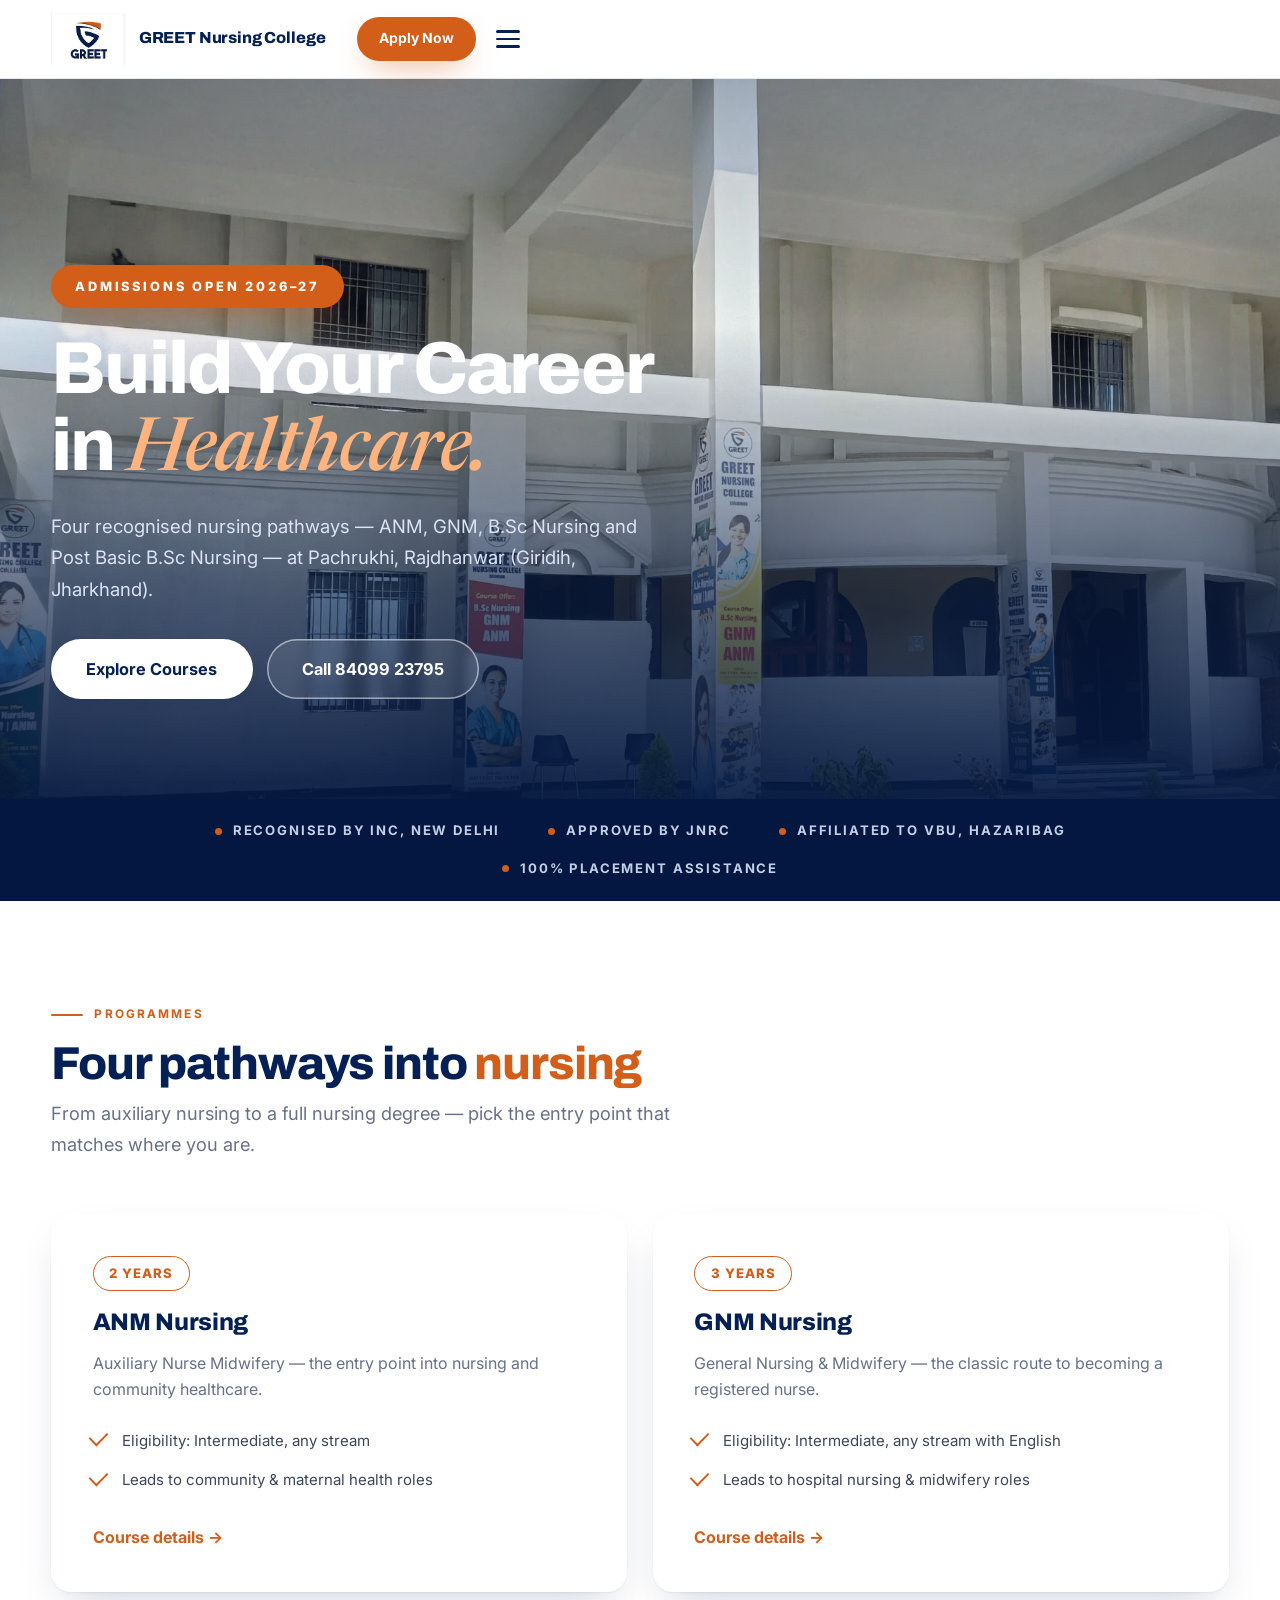
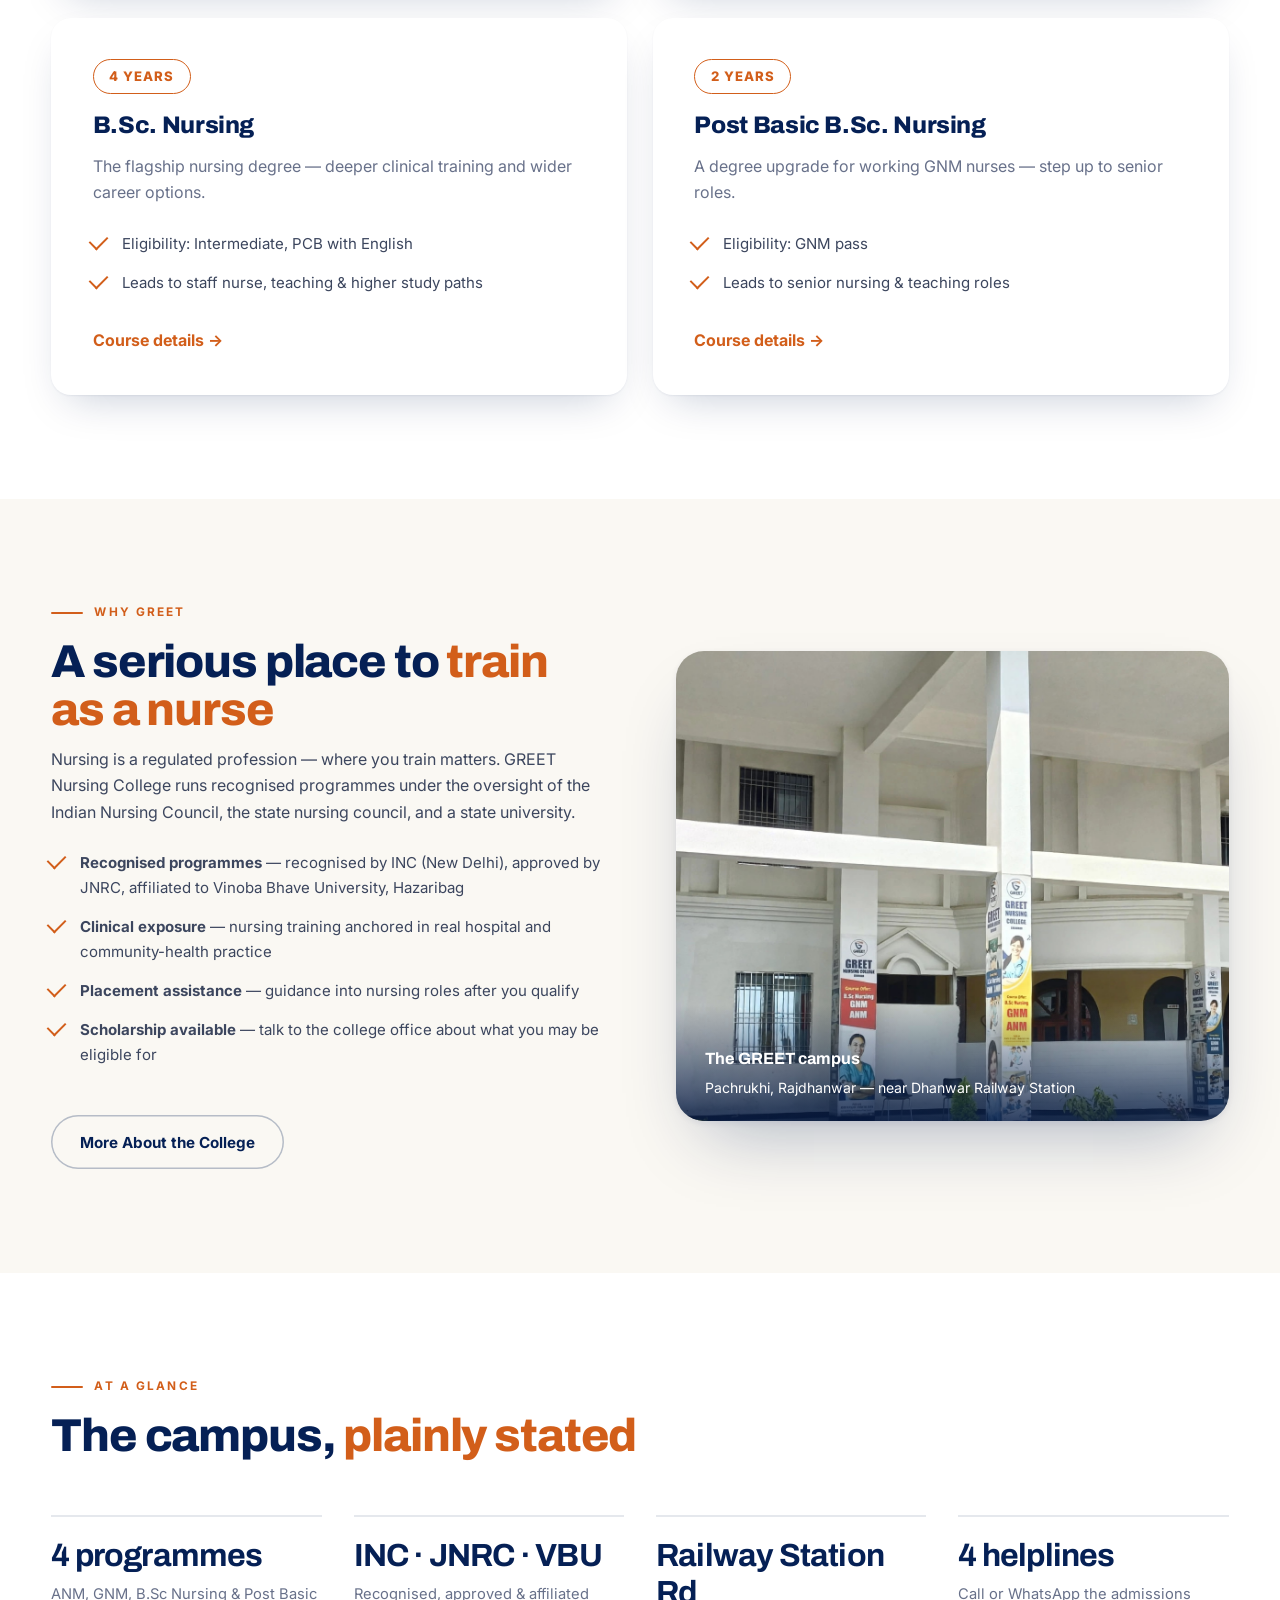
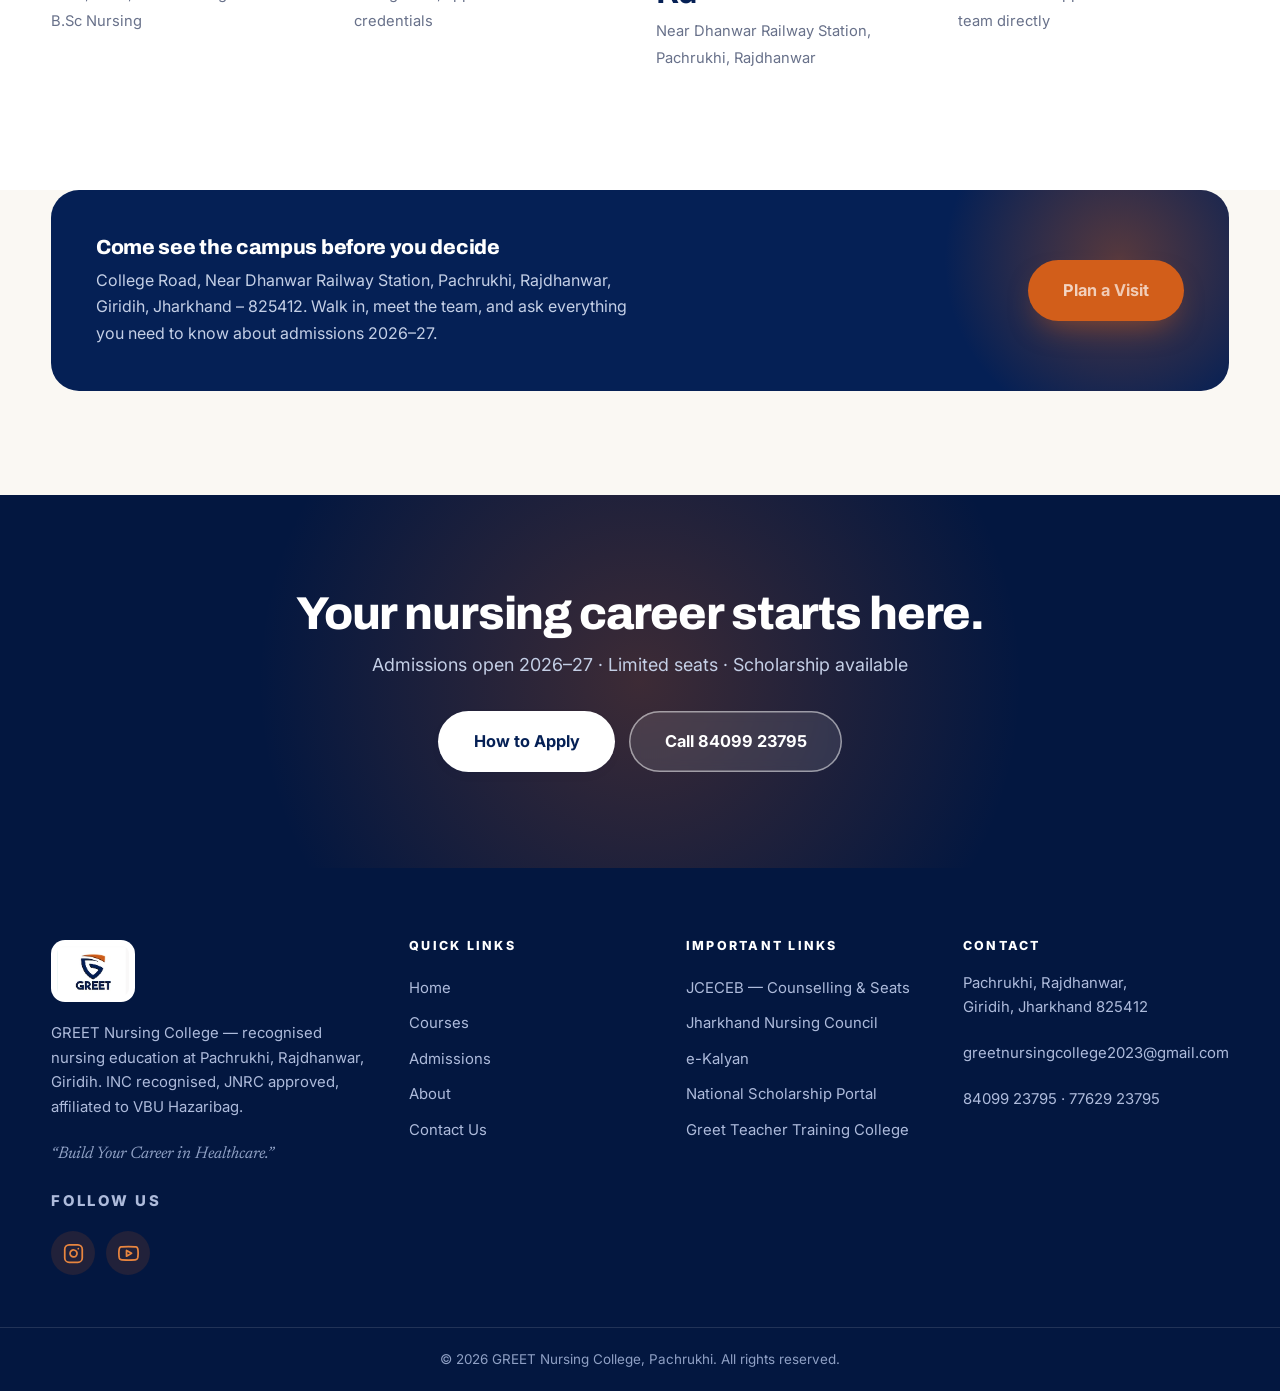
==== index.html @ 466d34c5 "Update index.html" ====
<!DOCTYPE html>
<!-- SITE_URL: https://faizan00parvez.github.io/greet-nursing-college/ -->
<!-- To switch to the custom domain later, replace the SITE_URL above (and in the other
     pages + js/app.js) with https://greetnursingcollege.in/ and update canonical/OG URLs. -->
<html lang="en">
<head>
<meta charset="UTF-8">
<meta name="viewport" content="width=device-width, initial-scale=1, viewport-fit=cover">
<meta name="theme-color" content="#ffffff">
<title>GREET Nursing College | ANM, GNM &amp; B.Sc Nursing in Giridih, Jharkhand</title>
<meta name="description" content="GREET Nursing College, Pachrukhi (Rajdhanwar, Giridih) — ANM, GNM, B.Sc Nursing and Post Basic B.Sc Nursing. Recognised by INC New Delhi, approved by JNRC, affiliated to VBU Hazaribag. Admissions open 2026–27.">
<link rel="canonical" href="https://faizan00parvez.github.io/greet-nursing-college/">
<meta name="robots" content="index, follow, max-image-preview:large">
<meta name="geo.region" content="IN-JH">
<meta name="geo.placename" content="Rajdhanwar, Giridih, Jharkhand">
<meta name="ICBM" content="24.419503, 85.964501">
<meta property="og:type" content="website">
<meta property="og:site_name" content="GREET Nursing College">
<meta property="og:title" content="GREET Nursing College | ANM, GNM &amp; B.Sc Nursing in Giridih, Jharkhand">
<meta property="og:description" content="Recognised by INC New Delhi, approved by JNRC, affiliated to VBU Hazaribag. Four nursing pathways at Pachrukhi, Rajdhanwar (Giridih, Jharkhand). Admissions open 2026–27.">
<meta property="og:url" content="https://faizan00parvez.github.io/greet-nursing-college/">
<meta property="og:image" content="https://faizan00parvez.github.io/greet-nursing-college/images/campus.jpg">
<meta property="og:locale" content="en_IN">
<meta name="twitter:card" content="summary_large_image">
<meta name="twitter:title" content="GREET Nursing College | ANM, GNM &amp; B.Sc Nursing in Giridih, Jharkhand">
<meta name="twitter:description" content="INC-recognised nursing college at Pachrukhi, Rajdhanwar (Giridih, Jharkhand) — ANM, GNM, B.Sc Nursing and Post Basic B.Sc Nursing.">
<meta name="twitter:image" content="https://faizan00parvez.github.io/greet-nursing-college/images/campus.jpg">
<script type="application/ld+json">
{
  "@context": "https://schema.org",
  "@type": "CollegeOrUniversity",
  "name": "GREET Nursing College",
  "alternateName": ["GREET Nursing College, Rajdhanwar", "GREET Group of Institutions — Nursing"],
  "url": "https://faizan00parvez.github.io/greet-nursing-college/",
  "sameAs": [
    "https://www.instagram.com/greet.0fficial",
    "https://www.youtube.com/@greetteachertrainingcolleg1295"
  ],
  "logo": "https://faizan00parvez.github.io/greet-nursing-college/images/logo.png",
  "image": "https://faizan00parvez.github.io/greet-nursing-college/images/campus.jpg",
  "description": "GREET Nursing College at Pachrukhi, Rajdhanwar (Giridih, Jharkhand) offering ANM, GNM, B.Sc Nursing and Post Basic B.Sc Nursing — recognised by the Indian Nursing Council (New Delhi), approved by JNRC, and affiliated to Vinoba Bhave University, Hazaribag.",
  "address": {
    "@type": "PostalAddress",
    "streetAddress": "College Road, Near Dhanwar Railway Station, Pachrukhi, Rajdhanwar",
    "addressLocality": "Rajdhanwar",
    "addressRegion": "Jharkhand",
    "postalCode": "825412",
    "addressCountry": "IN"
  },
  "geo": { "@type": "GeoCoordinates", "latitude": 24.419503, "longitude": 85.964501 },
  "telephone": "+91-8409923795",
  "email": "greetnursingcollege2023@gmail.com",
  "areaServed": [
    { "@type": "City", "name": "Rajdhanwar" },
    { "@type": "City", "name": "Giridih" },
    { "@type": "AdministrativeArea", "name": "Jharkhand" }
  ]
}
</script>
<link rel="preconnect" href="https://fonts.googleapis.com">
<link rel="preconnect" href="https://fonts.gstatic.com" crossorigin>
<link href="https://fonts.googleapis.com/css2?family=Archivo:wght@500;600;700;800&family=Inter:wght@400;500;600;700&family=Newsreader:ital,opsz,wght@1,6..72,500;1,6..72,600&display=swap" rel="stylesheet">
<link rel="stylesheet" href="css/styles.css?v=1">
<link rel="icon" type="image/png" href="images/logo.png">
</head>
<body>

<header class="site-header" id="siteHeader">
  <div class="wrap header-inner">
    <a href="index.html" class="brand" aria-label="GREET Nursing College — home">
      <img src="images/logo.png" alt="GREET logo" class="brand-logo">
      <span class="brand-text">
        <strong>GREET Nursing College</strong>
        <small>GREET Group of Institutions · Pachrukhi, Giridih</small>
      </span>
    </a>
    <nav class="navbar" id="mainNav" aria-label="Primary">
      <div class="navbar-inner">
        <a href="index.html" class="active">Home</a>
        <a href="courses.html">Courses</a>
        <a href="admissions.html">Admissions</a>
        <a href="about.html">About</a>
        <a href="contact.html">Contact Us</a>
        <div class="nav-drop">
          <button class="nav-drop-btn" aria-expanded="false" aria-haspopup="true">Our Institutions
            <svg viewBox="0 0 24 24" width="12" height="12" fill="none" stroke="currentColor" stroke-width="2.4"><path d="m6 9 6 6 6-6"/></svg></button>
          <div class="nav-drop-menu">
            <a href="https://greetteachertrainingcollege.in/" target="_blank" rel="noopener">Greet Teacher Training College
              <svg viewBox="0 0 24 24" width="11" height="11" fill="none" stroke="currentColor" stroke-width="2.4"><path d="M7 17 17 7M7 7h10v10"/></svg></a>
          </div>
        </div>
        <div class="nav-portals">
          <p>Counselling Portals</p>
          <a href="https://jceceb.jharkhand.gov.in/Default.aspx" target="_blank" rel="noopener"><span>JCECEB — Counselling &amp; Seats</span><svg viewBox="0 0 24 24" width="13" height="13" fill="none" stroke="currentColor" stroke-width="2.4" aria-hidden="true"><path d="M7 17 17 7M7 7h10v10"/></svg></a>
          <a href="https://jnrcranchi.com/institution" target="_blank" rel="noopener"><span>Jharkhand Nursing Council</span><svg viewBox="0 0 24 24" width="13" height="13" fill="none" stroke="currentColor" stroke-width="2.4" aria-hidden="true"><path d="M7 17 17 7M7 7h10v10"/></svg></a>
        </div>
      </div>
    </nav>
    <div class="header-actions">
      <a href="admissions.html" class="btn btn-primary btn-sm">Apply Now</a>
      <button class="menu-toggle" id="menuToggle" aria-label="Open menu" aria-expanded="false">
        <span></span><span></span><span></span>
      </button>
    </div>
  </div>
</header>

<main>
  <!-- ============ HERO ============ -->
  <section class="hero-photo" aria-label="Admissions open">
    <div class="hero-photo-bg">
      <img src="images/campus.jpg" alt="The GREET campus building at Pachrukhi, Rajdhanwar">
    </div>
    <div class="wrap hero-photo-inner">
      <span class="pill">Admissions Open 2026–27</span>
      <h1>Build Your Career in <span class="accent-serif">Healthcare.</span></h1>
      <p class="hero-sub">Four recognised nursing pathways — ANM, GNM, B.Sc Nursing and Post Basic B.Sc Nursing — at Pachrukhi, Rajdhanwar (Giridih, Jharkhand).</p>
      <div class="hero-ctas">
        <a href="courses.html" class="btn btn-white btn-lg">Explore Courses</a>
        <a href="tel:+918409923795" class="btn btn-ghost btn-lg">Call 84099 23795</a>
      </div>
    </div>
  </section>

  <div class="cred-band" aria-label="Recognition and affiliation">
    <div class="wrap">
      <span>Recognised by INC, New Delhi</span>
      <span>Approved by JNRC</span>
      <span>Affiliated to VBU, Hazaribag</span>
      <span>100% Placement Assistance</span>
    </div>
  </div>

  <!-- ============ PROGRAMMES ============ -->
  <section class="section">
    <div class="wrap">
      <div class="section-head reveal">
        <p class="eyebrow">Programmes</p>
        <h2>Four pathways into <span class="accent-text">nursing</span></h2>
        <p class="lead">From auxiliary nursing to a full nursing degree — pick the entry point that matches where you are.</p>
      </div>
      <div class="course-cards">
        <article class="course-card prog-card reveal">
          <span class="dur">2 Years</span>
          <h3>ANM Nursing</h3>
          <p>Auxiliary Nurse Midwifery — the entry point into nursing and community healthcare.</p>
          <ul class="tick-list">
            <li>Eligibility: Intermediate, any stream</li>
            <li>Leads to community &amp; maternal health roles</li>
          </ul>
          <a href="courses.html#anm" class="text-link">Course details →</a>
        </article>
        <article class="course-card prog-card reveal">
          <span class="dur">3 Years</span>
          <h3>GNM Nursing</h3>
          <p>General Nursing &amp; Midwifery — the classic route to becoming a registered nurse.</p>
          <ul class="tick-list">
            <li>Eligibility: Intermediate, any stream with English</li>
            <li>Leads to hospital nursing &amp; midwifery roles</li>
          </ul>
          <a href="courses.html#gnm" class="text-link">Course details →</a>
        </article>
        <article class="course-card prog-card reveal">
          <span class="dur">4 Years</span>
          <h3>B.Sc. Nursing</h3>
          <p>The flagship nursing degree — deeper clinical training and wider career options.</p>
          <ul class="tick-list">
            <li>Eligibility: Intermediate, PCB with English</li>
            <li>Leads to staff nurse, teaching &amp; higher study paths</li>
          </ul>
          <a href="courses.html#bsc" class="text-link">Course details →</a>
        </article>
        <article class="course-card prog-card reveal">
          <span class="dur">2 Years</span>
          <h3>Post Basic B.Sc. Nursing</h3>
          <p>A degree upgrade for working GNM nurses — step up to senior roles.</p>
          <ul class="tick-list">
            <li>Eligibility: GNM pass</li>
            <li>Leads to senior nursing &amp; teaching roles</li>
          </ul>
          <a href="courses.html#pbbsc" class="text-link">Course details →</a>
        </article>
      </div>
    </div>
  </section>

  <!-- ============ WHY GREET ============ -->
  <section class="section section-soft">
    <div class="wrap split">
      <div class="reveal">
        <p class="eyebrow">Why GREET</p>
        <h2>A serious place to <span class="accent-text">train as a nurse</span></h2>
        <p>Nursing is a regulated profession — where you train matters. GREET Nursing College runs recognised programmes under the oversight of the Indian Nursing Council, the state nursing council, and a state university.</p>
        <ul class="tick-list">
          <li><strong>Recognised programmes</strong> — recognised by INC (New Delhi), approved by JNRC, affiliated to Vinoba Bhave University, Hazaribag</li>
          <li><strong>Clinical exposure</strong> — nursing training anchored in real hospital and community-health practice</li>
          <li><strong>Placement assistance</strong> — guidance into nursing roles after you qualify</li>
          <li><strong>Scholarship available</strong> — talk to the college office about what you may be eligible for</li>
        </ul>
        <a href="about.html" class="btn btn-outline" style="margin-top:1rem">More About the College</a>
      </div>
      <div class="split-media reveal">
        <figure class="photo-card">
          <img src="images/campus.jpg" alt="GREET Nursing College campus at Pachrukhi, Rajdhanwar" loading="lazy">
          <figcaption><strong>The GREET campus</strong>Pachrukhi, Rajdhanwar — near Dhanwar Railway Station</figcaption>
        </figure>
      </div>
    </div>
  </section>

  <!-- ============ CAMPUS FACTS ============ -->
  <section class="section">
    <div class="wrap">
      <div class="section-head reveal">
        <p class="eyebrow">At a Glance</p>
        <h2>The campus, <span class="accent-text">plainly stated</span></h2>
      </div>
      <div class="facts-grid">
        <div class="fact reveal"><strong>4 programmes</strong><span>ANM, GNM, B.Sc Nursing &amp; Post Basic B.Sc Nursing</span></div>
        <div class="fact reveal"><strong>INC · JNRC · VBU</strong><span>Recognised, approved &amp; affiliated credentials</span></div>
        <div class="fact reveal"><strong>Railway Station Rd</strong><span>Near Dhanwar Railway Station, Pachrukhi, Rajdhanwar</span></div>
        <div class="fact reveal"><strong>4 helplines</strong><span>Call or WhatsApp the admissions team directly</span></div>
      </div>
    </div>
  </section>

  <!-- ============ VISIT STRIP ============ -->
  <section class="section section-soft" style="padding-top:0">
    <div class="wrap">
      <div class="apply-strip reveal">
        <div>
          <h3>Come see the campus before you decide</h3>
          <p>College Road, Near Dhanwar Railway Station, Pachrukhi, Rajdhanwar, Giridih, Jharkhand – 825412. Walk in, meet the team, and ask everything you need to know about admissions 2026–27.</p>
        </div>
        <a href="contact.html" class="btn btn-primary btn-lg">Plan a Visit</a>
      </div>
    </div>
  </section>

  <!-- ============ CTA ============ -->
  <section class="cta-band">
    <div class="wrap reveal">
      <h2>Your nursing career starts here.</h2>
      <p>Admissions open 2026–27 · Limited seats · Scholarship available</p>
      <div class="hero-ctas">
        <a href="admissions.html" class="btn btn-white btn-lg">How to Apply</a>
        <a href="tel:+918409923795" class="btn btn-ghost btn-lg">Call 84099 23795</a>
      </div>
    </div>
  </section>
</main>

<footer class="site-footer">
  <div class="wrap footer-grid">
    <div class="footer-col">
      <img src="images/logo.png" alt="GREET logo" class="footer-logo">
      <p>GREET Nursing College — recognised nursing education at Pachrukhi, Rajdhanwar, Giridih. INC recognised, JNRC approved, affiliated to VBU Hazaribag.</p>
      <p class="tagline">“Build Your Career in Healthcare.”</p>
      <p class="footer-follow">Follow Us</p>
      <div class="social-row">
        <a href="https://www.instagram.com/greet.0fficial" target="_blank" rel="noopener" aria-label="GREET on Instagram"><svg viewBox="0 0 24 24" fill="none" stroke="currentColor" stroke-width="2" stroke-linecap="round" stroke-linejoin="round"><rect x="2" y="2" width="20" height="20" rx="5" ry="5"/><path d="M16 11.37A4 4 0 1 1 12.63 8 4 4 0 0 1 16 11.37z"/><line x1="17.5" y1="6.5" x2="17.51" y2="6.5"/></svg></a>
        <a href="https://www.youtube.com/@greetteachertrainingcolleg1295" target="_blank" rel="noopener" aria-label="GREET on YouTube"><svg viewBox="0 0 24 24" fill="none" stroke="currentColor" stroke-width="2" stroke-linecap="round" stroke-linejoin="round"><path d="M22.54 6.42a2.78 2.78 0 0 0-1.94-2C18.88 4 12 4 12 4s-6.88 0-8.6.46a2.78 2.78 0 0 0-1.94 2A29 29 0 0 0 1 11.75a29 29 0 0 0 .46 5.33A2.78 2.78 0 0 0 3.4 19c1.72.46 8.6.46 8.6.46s6.88 0 8.6-.46a2.78 2.78 0 0 0 1.94-2 29 29 0 0 0 .46-5.25 29 29 0 0 0-.46-5.33z"/><polygon points="9.75 15.02 15.5 11.75 9.75 8.48 9.75 15.02"/></svg></a>
      </div>
    </div>
    <div class="footer-col">
      <h4>Quick Links</h4>
      <a href="index.html">Home</a>
      <a href="courses.html">Courses</a>
      <a href="admissions.html">Admissions</a>
      <a href="about.html">About</a>
      <a href="contact.html">Contact Us</a>
    </div>
    <div class="footer-col">
      <h4>Important Links</h4>
      <a href="https://jceceb.jharkhand.gov.in/Default.aspx" target="_blank" rel="noopener">JCECEB — Counselling &amp; Seats</a>
      <a href="https://jnrcranchi.com/institution" target="_blank" rel="noopener">Jharkhand Nursing Council</a>
      <a href="https://ekalyan.cgg.gov.in/" target="_blank" rel="noopener">e-Kalyan</a>
      <a href="https://scholarships.gov.in" target="_blank" rel="noopener">National Scholarship Portal</a>
      <a href="https://greetteachertrainingcollege.in/" target="_blank" rel="noopener">Greet Teacher Training College</a>
    </div>
    <div class="footer-col">
      <h4>Contact</h4>
      <p>Pachrukhi, Rajdhanwar,<br>Giridih, Jharkhand 825412</p>
      <p><a href="mailto:greetnursingcollege2023@gmail.com">greetnursingcollege2023@gmail.com</a></p>
      <p>84099 23795 · 77629 23795</p>
    </div>
  </div>
  <div class="footer-bottom">
    <div class="wrap">© <span id="year">2026</span> GREET Nursing College, Pachrukhi. All rights reserved.</div>
  </div>
</footer>

<script src="js/app.js"></script>
</body>
</html>
---- css/styles.css ----
/* GREET Teacher Training College — design system v2
   "Editorial Modern" · Navy #052055 · Orange #D25E1A
   Craft: Emil Kowalski design-engineering + Apple fluid-interface principles */

:root{
  --navy:#052055;
  --navy-deep:#031740;
  --navy-ink:#0a1c44;
  --orange:#D25E1A;
  --orange-dark:#a84a12;
  --orange-soft:#fdf0e4;
  --peach:#ffb37e;
  --ink:#151c30;
  --body:#3c465e;
  --muted:#68718a;
  --bg:#ffffff;
  --paper:#faf8f3;
  --paper-deep:#f3efe4;
  --hairline:rgba(5,32,85,.1);

  --font-display:"Archivo",system-ui,-apple-system,"Segoe UI",sans-serif;
  --font-body:"Inter",system-ui,-apple-system,"Segoe UI",sans-serif;
  --font-accent:"Newsreader",Georgia,serif;

  --ease-out:cubic-bezier(0.23,1,0.32,1);
  --ease-io:cubic-bezier(0.77,0,0.175,1);
  --ease-drawer:cubic-bezier(0.32,0.72,0,1);

  --radius:20px;
  --radius-lg:28px;
  --shadow-sm:0 1px 2px rgba(5,32,85,.05),0 4px 14px -6px rgba(5,32,85,.12);
  --shadow-md:0 1px 2px rgba(5,32,85,.06),0 18px 44px -18px rgba(5,32,85,.25);
  --shadow-lg:0 2px 6px rgba(5,32,85,.07),0 36px 72px -28px rgba(5,32,85,.32);
  --shadow-orange:0 14px 30px -12px rgba(210,94,26,.55);
}

*{margin:0;padding:0;box-sizing:border-box}
html{
  scroll-behavior:smooth;
  -webkit-tap-highlight-color:transparent;
  -webkit-text-size-adjust:100%;
  overscroll-behavior:none;
}
body{
  font-family:var(--font-body);
  color:var(--body);
  background:var(--bg);
  line-height:1.65;
  -webkit-font-smoothing:antialiased;
  text-rendering:optimizeLegibility;
  overflow-x:hidden;
}
img{max-width:100%;display:block}
a{color:inherit}
::selection{background:var(--orange);color:#fff}
:focus-visible{outline:2px solid var(--orange);outline-offset:3px;border-radius:4px}

.wrap{width:min(1200px,92%);margin:0 auto}
.narrow{max-width:800px}

/* ---------- type ---------- */
h1,h2,h3,h4{font-family:var(--font-display);color:var(--navy);line-height:1.04;letter-spacing:-.025em;font-weight:800}
h1{font-size:clamp(2.6rem,6vw,4.6rem);font-weight:800}
h2{font-size:clamp(1.9rem,3.6vw,2.9rem);margin-bottom:.7rem}
h3{font-size:1.28rem;letter-spacing:-.015em;margin-bottom:.55rem;line-height:1.25}
p{margin-bottom:1rem;color:var(--body)}
.lead{font-size:1.14rem;color:var(--muted);max-width:640px;line-height:1.7}
.eyebrow{
  font-family:var(--font-body);
  font-size:.74rem;font-weight:700;letter-spacing:.18em;text-transform:uppercase;
  color:var(--orange);margin-bottom:1rem;display:flex;align-items:center;gap:.7rem;
}
.eyebrow::before{content:"";width:2rem;height:2px;background:var(--orange);border-radius:2px;flex-shrink:0}
.accent-text{color:var(--orange)}
.accent-serif{font-family:var(--font-accent);font-style:italic;font-weight:500;letter-spacing:-.01em;color:var(--orange)}
.tagline{font-family:var(--font-accent);font-style:italic;font-size:1.35rem;color:var(--navy);margin:1.4rem 0;line-height:1.5}

/* ---------- buttons / links ---------- */
.btn{
  display:inline-flex;align-items:center;justify-content:center;gap:.55rem;
  font-family:var(--font-body);font-weight:700;font-size:.95rem;text-decoration:none;cursor:pointer;border:0;
  padding:.9rem 1.8rem;border-radius:999px;
  transition:transform 160ms var(--ease-out),background 160ms ease,box-shadow 220ms var(--ease-out),color 160ms ease;
  touch-action:manipulation;user-select:none;-webkit-user-select:none;white-space:nowrap;
}
.btn:active{transform:scale(.97)}
.btn-primary{background:var(--orange);color:#fff;box-shadow:var(--shadow-orange)}
.btn-outline{background:transparent;color:var(--navy);box-shadow:inset 0 0 0 1.5px rgba(5,32,85,.28)}
.btn-white{background:#fff;color:var(--navy);box-shadow:var(--shadow-sm)}
.btn-ghost{background:rgba(255,255,255,.1);color:#fff;box-shadow:inset 0 0 0 1.5px rgba(255,255,255,.5);backdrop-filter:blur(6px)}
.btn-lg{padding:1.05rem 2.2rem;font-size:1.02rem}
.btn-sm{padding:.65rem 1.35rem;font-size:.87rem}
.text-link{color:var(--orange);font-weight:700;text-decoration:none;position:relative}
.text-link::after{content:"";position:absolute;left:0;bottom:-2px;height:2px;width:100%;background:var(--orange);transform:scaleX(0);transform-origin:left;transition:transform 220ms var(--ease-out)}
@media (hover:hover) and (pointer:fine){
  .btn-primary:hover{background:var(--orange-dark);transform:translateY(-2px)}
  .btn-outline:hover{box-shadow:inset 0 0 0 1.5px var(--navy);background:var(--navy);color:#fff;transform:translateY(-2px)}
  .btn-white:hover{transform:translateY(-2px);box-shadow:var(--shadow-md)}
  .btn-ghost:hover{background:rgba(255,255,255,.2);transform:translateY(-2px)}
  .text-link:hover::after{transform:scaleX(1)}
}

/* ---------- header: one translucent bar ---------- */
.site-header{
  position:sticky;top:0;z-index:60;
  background:rgba(255,255,255,.72);
  -webkit-backdrop-filter:blur(20px) saturate(180%);
  backdrop-filter:blur(20px) saturate(180%);
  border-bottom:1px solid var(--hairline);
  padding-top:env(safe-area-inset-top);
}
.header-inner{display:flex;align-items:center;gap:2rem;padding:.8rem 0}
.brand{display:flex;align-items:center;gap:.8rem;text-decoration:none;flex-shrink:0}
.brand-logo{height:52px;width:auto}
.brand-text{display:flex;flex-direction:column;line-height:1.3}
.brand-text strong{font-family:var(--font-display);font-size:1rem;color:var(--navy);font-weight:800;letter-spacing:-.01em}
.brand-text small{font-size:.68rem;color:var(--muted);letter-spacing:.05em;text-transform:uppercase;font-weight:600}

/* ---------- nav (desktop: inline in header) ---------- */
.navbar{margin-left:auto}
.navbar-inner{display:flex;align-items:center;gap:1.55rem}
.navbar a{
  text-decoration:none;font-size:.9rem;font-weight:600;color:var(--navy);
  padding:.4rem 0;position:relative;white-space:nowrap;display:inline-flex;align-items:center;gap:.3rem;
  transition:color 160ms ease;touch-action:manipulation;
}
.navbar a::after{
  content:"";position:absolute;left:0;right:0;bottom:-2px;height:2.5px;border-radius:3px;
  background:var(--orange);transform:scaleX(0);transform-origin:left;
  transition:transform 220ms var(--ease-out);
}
.navbar a.active{color:var(--orange)}
.navbar a.active::after{transform:scaleX(1)}
.nav-drop{position:relative}
.nav-drop-btn{
  background:none;border:0;cursor:pointer;font-family:inherit;font-size:.9rem;font-weight:600;color:var(--navy);
  display:inline-flex;align-items:center;gap:.35rem;padding:.4rem 0;touch-action:manipulation;white-space:nowrap;
  transition:color 160ms ease;user-select:none;-webkit-user-select:none;
}
.nav-drop-btn svg{transition:transform 200ms var(--ease-out)}
.nav-drop.open .nav-drop-btn svg{transform:rotate(180deg)}
.nav-drop-btn.active{color:var(--orange)}
.nav-drop-menu{
  position:absolute;top:calc(100% + .7rem);left:50%;
  min-width:250px;background:#fff;border-radius:16px;box-shadow:var(--shadow-lg);
  padding:.55rem;z-index:70;
  opacity:0;transform:translateX(-50%) translateY(-6px) scale(.96);transform-origin:top center;
  pointer-events:none;
  transition:opacity 200ms var(--ease-out),transform 200ms var(--ease-out);
}
.nav-drop--inline .nav-drop-menu{left:0;transform:translateY(-6px) scale(.96)}
.navbar .nav-drop-menu a{
  display:flex;align-items:center;gap:.5rem;color:var(--ink);font-size:.89rem;font-weight:600;
  padding:.72rem .95rem;border-radius:10px;white-space:nowrap;
}
.navbar .nav-drop-menu a::after{display:none}
.navbar .nav-drop-menu a.active{background:var(--orange-soft);color:var(--orange)}
@media(min-width:1281px){
  .nav-drop:hover .nav-drop-menu,.nav-drop:focus-within .nav-drop-menu,.nav-drop.open .nav-drop-menu{
    opacity:1;transform:translateX(-50%) translateY(0) scale(1);pointer-events:auto;
  }
  /* deactivated (after scroll or veering off the safe triangle): stays shut until the mouse leaves */
  .nav-drop.hover-lock:hover .nav-drop-menu{opacity:0;pointer-events:none}
  /* safe-triangle grace: menu stays open while the cursor travels toward it */
  .nav-drop.grace .nav-drop-menu{opacity:1;transform:translateX(-50%) translateY(0) scale(1);pointer-events:auto}
  .nav-drop--inline.grace .nav-drop-menu{transform:translateY(0) scale(1)}
  .nav-drop--inline:hover .nav-drop-menu,.nav-drop--inline:focus-within .nav-drop-menu,.nav-drop--inline.open .nav-drop-menu{
    transform:translateY(0) scale(1);
  }
}
@media (hover:hover) and (pointer:fine){
  .navbar > .navbar-inner > a:hover{color:var(--orange)}
  .navbar > .navbar-inner > a:hover::after{transform:scaleX(1)}
  .nav-drop-btn:hover{color:var(--orange)}
  .navbar .nav-drop-menu a:hover{background:#f4f6fb;color:var(--orange)}
}
.header-actions{display:flex;align-items:center;gap:.7rem;flex-shrink:0}
.menu-toggle{display:none;background:none;border:0;cursor:pointer;padding:.55rem;touch-action:manipulation}
.menu-toggle span{display:block;width:24px;height:2.5px;background:var(--navy);margin:5px 0;border-radius:2px;transition:transform 220ms var(--ease-out),opacity 160ms ease}

/* ---------- mobile nav: full-screen sheet ---------- */
@media(max-width:1280px){
  .menu-toggle{display:block}
  .brand-text small{display:none}
  body.nav-open{overflow:hidden}
  /* The header's backdrop-filter would trap a fixed overlay inside it,
     so when the menu opens the header itself becomes the full-screen sheet
     (its own blur is switched off; the nav below provides the backdrop). */
  body.nav-open .site-header{
    position:fixed;inset:0;z-index:60;
    background:transparent;border-bottom:0;
    -webkit-backdrop-filter:none;backdrop-filter:none;
  }
  body.nav-open .brand,body.nav-open .header-actions{position:relative;z-index:2}
  .navbar{
    position:absolute;inset:0;z-index:1;margin:0;
    background:#faf8f3;
    padding:calc(5.5rem + env(safe-area-inset-top)) 8% calc(2rem + env(safe-area-inset-bottom));
    overflow-y:auto;overscroll-behavior:contain;
    opacity:0;pointer-events:none;
    transition:opacity 320ms var(--ease-drawer);
  }
  .navbar.open{opacity:1;pointer-events:auto}
  .navbar-inner{flex-direction:column;align-items:stretch;gap:.2rem}
  .navbar a{font-family:var(--font-display);font-size:1.7rem;font-weight:800;letter-spacing:-.02em;padding:.65rem 0;color:var(--navy)}
  .navbar a::after{display:none}
  .nav-drop{border-top:1px solid var(--hairline);margin-top:.4rem;padding-top:.4rem}
  .nav-drop-btn{width:100%;justify-content:space-between;font-family:var(--font-display);font-size:1.45rem;font-weight:800;letter-spacing:-.02em;padding:.65rem 0;color:var(--navy)}
  .nav-drop-menu{
    position:static;min-width:0;background:transparent;box-shadow:none;border-radius:0;padding:0 0 .4rem;
    opacity:1;transform:none;pointer-events:auto;display:none;
    transition:none;
  }
  .nav-drop.open .nav-drop-menu{display:block}
  .navbar .nav-drop-menu a{font-family:var(--font-body);font-size:1.02rem;font-weight:600;padding:.6rem 0 .6rem 1.1rem;color:var(--body)}
  .navbar .nav-drop-menu a.active{background:none;color:var(--orange)}
  body.nav-open .menu-toggle{position:relative;z-index:56}
  body.nav-open .menu-toggle span:nth-child(1){transform:translateY(7.5px) rotate(45deg)}
  body.nav-open .menu-toggle span:nth-child(2){opacity:0}
  body.nav-open .menu-toggle span:nth-child(3){transform:translateY(-7.5px) rotate(-45deg)}
}
@media(max-width:640px){
  .header-actions .btn{display:none}
}
@media(max-width:480px){
  .brand-logo{height:44px}
  .brand-text strong{font-size:.86rem}
  .header-inner{gap:1rem}
}
/* snug inline nav on desktop so brand + nav + Apply always fit */
@media(min-width:1281px){
  .header-inner{gap:1.25rem}
  .navbar-inner{gap:1.15rem}
  .navbar a,.nav-drop-btn{font-size:.86rem}
}
/* extra-snug for narrow desktop widths where the full nav barely fits */
@media(min-width:1281px) and (max-width:1400px){
  .header-inner{gap:1rem}
  .navbar-inner{gap:.85rem}
  .navbar a,.nav-drop-btn{font-size:.8rem}
  .brand-text strong{font-size:.9rem}
  .brand-logo{height:46px}
}

/* ---------- views / router ---------- */
.view{display:none}
.view.active{display:block;animation:viewIn .45s var(--ease-out)}
@keyframes viewIn{from{opacity:0;transform:translateY(14px)}to{opacity:1;transform:none}}

/* ---------- hero: asymmetric editorial ---------- */
.hero{
  position:relative;overflow:hidden;background:var(--paper);
  padding:4.5rem 0 0;
}
.hero::before{
  content:"";position:absolute;top:-220px;right:-160px;width:640px;height:640px;border-radius:50%;
  background:radial-gradient(circle,rgba(210,94,26,.16),transparent 65%);pointer-events:none;
}
.hero-grid{
  position:relative;display:grid;grid-template-columns:1.05fr .95fr;gap:4rem;align-items:center;
  padding-bottom:4.5rem;
}
.hero-copy .eyebrow{margin-bottom:1.2rem}
.hero-copy h1{margin-bottom:1.3rem}
.hero-copy h1 .accent{color:var(--orange)}
.hero-sub{font-size:1.16rem;color:var(--muted);max-width:520px;margin-bottom:2.1rem;line-height:1.7}
.hero-ctas{display:flex;gap:.9rem;flex-wrap:wrap;margin-bottom:2.6rem}
.hero-meta{display:flex;gap:2.2rem;flex-wrap:wrap}
.hero-meta div strong{font-family:var(--font-display);font-size:1.5rem;color:var(--navy);display:block;letter-spacing:-.02em}
.hero-meta div span{font-size:.8rem;color:var(--muted);text-transform:uppercase;letter-spacing:.1em;font-weight:600}
.hero-media{position:relative}
.hero-panel{
  background:linear-gradient(135deg,var(--navy-deep),var(--navy) 58%,#0b2c72);
  border-radius:var(--radius-lg);box-shadow:var(--shadow-lg);
  padding:2.7rem 2.6rem;color:#fff;position:relative;overflow:hidden;
}
.hero-panel::before{
  content:"";position:absolute;top:-150px;right:-110px;width:400px;height:400px;border-radius:50%;
  background:radial-gradient(circle,rgba(210,94,26,.5),transparent 65%);pointer-events:none;
}
.hero-panel-eyebrow{
  font-size:.72rem;font-weight:700;letter-spacing:.2em;text-transform:uppercase;
  color:var(--peach);margin-bottom:1.2rem;position:relative;
}
.hero-panel-list{list-style:none;position:relative;margin:0}
.hero-panel-list li{display:flex;gap:1.05rem;align-items:flex-start;padding:1.05rem 0;border-bottom:1px solid rgba(255,255,255,.13)}
.hero-panel-list li:last-child{border-bottom:0}
.hero-panel-tick{
  width:40px;height:40px;border-radius:13px;flex-shrink:0;color:var(--peach);
  background:rgba(210,94,26,.16);box-shadow:inset 0 0 0 1.5px rgba(255,179,126,.55);
  display:flex;align-items:center;justify-content:center;
}
.hero-panel-list strong{display:block;color:#fff;font-size:1.04rem;line-height:1.35}
.hero-panel-list small{color:#aebbdb;font-size:.86rem}
.hero-panel-foot{
  margin:1.5rem 0 0;color:#8fa0c4;font-size:.78rem;letter-spacing:.1em;
  text-transform:uppercase;font-weight:600;position:relative;
}
/* affiliation ticker */
.ticker{border-top:1px solid var(--hairline);border-bottom:1px solid var(--hairline);background:#fff;overflow:hidden}
.ticker-track{
  display:flex;gap:0;width:max-content;animation:tick 30s linear infinite;
  padding:.85rem 0;
}
.ticker-track span{
  font-size:.76rem;font-weight:700;letter-spacing:.16em;text-transform:uppercase;color:var(--muted);
  padding:0 1.6rem;white-space:nowrap;display:flex;align-items:center;gap:1.6rem;
}
.ticker-track span::after{content:"";width:6px;height:6px;border-radius:50%;background:var(--orange)}
@keyframes tick{to{transform:translateX(-50%)}}
@media(max-width:960px){
  .hero-grid{grid-template-columns:1fr;gap:2.6rem}
  .hero-panel{padding:2.1rem}
}
@media(prefers-reduced-motion:reduce){.ticker-track{animation:none}}

/* ---------- interior page head: light, editorial ---------- */
.page-head{
  background:var(--paper);border-bottom:1px solid var(--hairline);
  padding:4.6rem 0 3.4rem;position:relative;overflow:hidden;
}
.page-head::after{
  content:"";position:absolute;bottom:-180px;right:-120px;width:480px;height:480px;border-radius:50%;
  background:radial-gradient(circle,rgba(210,94,26,.12),transparent 65%);pointer-events:none;
}
.page-head h1{margin-bottom:.9rem;position:relative}
.page-head .lead{position:relative}

/* ---------- sections ---------- */
.section{padding:6.5rem 0}
.section-soft{background:var(--paper)}
.section-head{max-width:760px;margin-bottom:3.4rem}
.section-head h2{margin-bottom:.6rem}
.split{display:grid;grid-template-columns:1fr 1fr;gap:4.5rem;align-items:center}
.split-media{position:relative}
.logo-card{
  background:#fff;border-radius:var(--radius-lg);box-shadow:var(--shadow-lg);
  aspect-ratio:4/3.4;display:flex;align-items:center;justify-content:center;padding:3rem;
  position:relative;overflow:hidden;
}
.logo-card::before{
  content:"";position:absolute;bottom:-120px;left:-80px;width:320px;height:320px;border-radius:50%;
  background:radial-gradient(circle,rgba(210,94,26,.14),transparent 65%);pointer-events:none;
}
.logo-card img{max-height:230px;width:auto;position:relative}
@media(max-width:880px){.split{grid-template-columns:1fr;gap:2.4rem}.section{padding:4rem 0}.logo-card{aspect-ratio:2/1;padding:2.2rem}.logo-card img{max-height:170px}}

/* ---------- stats: overlapping card ---------- */
.stats-band{position:relative;z-index:2;margin-top:2.2rem;padding-bottom:1rem}
.stats-grid{
  display:grid;grid-template-columns:repeat(4,1fr);gap:1rem;background:#fff;border-radius:var(--radius-lg);
  box-shadow:var(--shadow-lg);padding:2.4rem 2rem;
}
.stat{text-align:left;padding:0 1.6rem;position:relative}
.stat + .stat::before{content:"";position:absolute;left:0;top:12%;height:76%;width:1px;background:var(--hairline)}
.stat strong{font-family:var(--font-display);font-size:2.5rem;display:block;color:var(--navy);letter-spacing:-.03em;line-height:1.1}
.stat strong .yrs{font-size:1.25rem;color:var(--orange)}
.stat span{font-size:.78rem;color:var(--muted);letter-spacing:.1em;text-transform:uppercase;font-weight:600}
@media(max-width:700px){.stats-grid{grid-template-columns:repeat(2,1fr);row-gap:1.8rem}.stat:nth-child(3)::before{display:none}.stat{padding:0 .8rem}}

/* ---------- courses ---------- */
.course-cards{display:grid;grid-template-columns:1fr 1fr;gap:1.6rem}
.course-card{
  background:#fff;border-radius:var(--radius);padding:2.6rem;box-shadow:var(--shadow-md);position:relative;overflow:hidden;
  transition:transform 240ms var(--ease-out),box-shadow 240ms var(--ease-out);
}
.course-num{
  font-family:var(--font-display);font-size:4.2rem;font-weight:800;color:var(--paper-deep);
  line-height:1;letter-spacing:-.04em;display:block;margin-bottom:1rem;
}
.course-card h3{margin-bottom:.8rem;font-size:1.5rem}
.course-card > p{color:var(--muted)}
.tick-list{list-style:none;margin:1.2rem 0 1.5rem}
.tick-list li{padding:.45rem 0 .45rem 1.8rem;position:relative;font-size:.94rem;color:var(--body)}
.tick-list li::before{
  content:"";position:absolute;left:0;top:.85em;width:.95rem;height:.55rem;
  border-left:2.5px solid var(--orange);border-bottom:2.5px solid var(--orange);transform:rotate(-45deg) translateY(-40%);
}
@media (hover:hover) and (pointer:fine){
  .course-card:hover{transform:translateY(-6px);box-shadow:var(--shadow-lg)}
}
@media(max-width:820px){.course-cards{grid-template-columns:1fr}}

.course-detail{background:#fff;border-radius:var(--radius-lg);padding:3rem;margin-bottom:1.8rem;box-shadow:var(--shadow-md)}
.course-detail-head{display:flex;gap:1.6rem;align-items:center;margin-bottom:1.2rem}
.course-detail-head .course-num{font-size:3.4rem;margin:0}
.course-meta{color:var(--orange);font-weight:700;font-size:.9rem;letter-spacing:.06em;text-transform:uppercase}
.course-cols{display:grid;grid-template-columns:1fr 1fr;gap:2.5rem;margin-top:1.6rem}
.course-cols h4{font-family:var(--font-body);font-size:.78rem;font-weight:800;text-transform:uppercase;letter-spacing:.16em;color:var(--orange);margin-bottom:.7rem}
.course-cols ul{list-style:none}
.course-cols li{padding:.45rem 0 .45rem 1.4rem;position:relative;font-size:.94rem;color:var(--body)}
.course-cols li::before{content:"";position:absolute;left:0;top:1.05em;width:.7rem;height:2px;background:var(--orange);border-radius:2px}
@media(max-width:760px){.course-cols{grid-template-columns:1fr}.course-detail{padding:2rem}}

.apply-strip{
  display:flex;align-items:center;justify-content:space-between;gap:2rem;flex-wrap:wrap;
  background:var(--navy);color:#fff;border-radius:var(--radius-lg);padding:2.8rem;margin-top:1rem;position:relative;overflow:hidden;
}
.apply-strip::after{content:"";position:absolute;top:-120px;right:-80px;width:380px;height:380px;border-radius:50%;background:radial-gradient(circle,rgba(210,94,26,.4),transparent 65%)}
.apply-strip h3{color:#fff;margin-bottom:.4rem;position:relative}
.apply-strip p{color:#c4cfe6;margin:0;max-width:560px;position:relative}
.apply-strip .btn{position:relative}

/* ---------- facts: editorial stat blocks ---------- */
.facts-grid{display:grid;grid-template-columns:repeat(4,1fr);gap:2rem}
.fact{border-top:2px solid var(--hairline);padding-top:1.3rem;transition:border-color 220ms ease}
.fact strong{font-family:var(--font-display);font-size:2rem;color:var(--navy);display:block;margin-bottom:.35rem;letter-spacing:-.025em;line-height:1.15}
.fact span{font-size:.92rem;color:var(--muted);line-height:1.6}
@media (hover:hover) and (pointer:fine){.fact:hover{border-color:var(--orange)}}
@media(max-width:900px){.facts-grid{grid-template-columns:repeat(2,1fr)}}
@media(max-width:520px){.facts-grid{grid-template-columns:1fr}}

/* ---------- director band ---------- */
.director-band{background:var(--navy-deep);color:#fff;padding:6rem 0;position:relative;overflow:hidden}
.director-band::before{
  content:"";position:absolute;top:-160px;left:-120px;width:520px;height:520px;border-radius:50%;
  background:radial-gradient(circle,rgba(210,94,26,.22),transparent 65%);
}
.director-band .wrap{position:relative;max-width:880px}
.director-band blockquote{
  font-family:var(--font-accent);font-style:italic;font-weight:500;
  font-size:clamp(1.5rem,3.2vw,2.2rem);line-height:1.45;color:#fff;margin-bottom:1.6rem;letter-spacing:-.01em;
}
.director-band blockquote::before{content:"“";color:var(--orange);font-size:1.2em}
.director-band p{color:#aebbdb;max-width:720px}
.director-band .eyebrow{color:var(--peach)}
.director-band .eyebrow::before{background:var(--peach)}

/* ---------- testimonials ---------- */
.testi-grid{display:grid;grid-template-columns:repeat(3,1fr);gap:1.5rem}
.testi{
  background:#fff;border-radius:var(--radius);padding:2.1rem;display:flex;flex-direction:column;gap:1.1rem;
  box-shadow:var(--shadow-md);transition:transform 240ms var(--ease-out),box-shadow 240ms var(--ease-out);
}
.testi-quote{font-size:.96rem;color:var(--body);flex:1;line-height:1.7}
.testi-quote::before{
  content:"“";font-family:var(--font-accent);font-style:italic;font-size:2.6rem;color:var(--orange);
  display:block;line-height:.8;margin-bottom:.6rem;
}
.testi-who{display:flex;align-items:center;gap:.95rem;padding-top:1.1rem;border-top:1px solid var(--hairline)}
.testi-who img{width:54px;height:54px;border-radius:50%;object-fit:cover;box-shadow:0 0 0 2px #fff,0 0 0 4px var(--orange)}
.testi-who strong{display:block;font-size:.94rem;color:var(--navy)}
.testi-who small{color:var(--muted);font-size:.8rem}
@media (hover:hover) and (pointer:fine){.testi:hover{transform:translateY(-5px);box-shadow:var(--shadow-lg)}}
@media(max-width:900px){.testi-grid{grid-template-columns:1fr 1fr}}
@media(max-width:600px){.testi-grid{grid-template-columns:1fr}}

/* ---------- disclosures ---------- */
.disclosure{background:#fff;border-radius:var(--radius);padding:2.6rem;margin-bottom:1.5rem;box-shadow:var(--shadow-sm)}
.disclosure p{overflow-wrap:anywhere}
.disclosure h3{margin-bottom:1.3rem;padding-bottom:1rem;border-bottom:2px solid var(--paper-deep);font-size:1.45rem}
.disclosure dl > div{display:grid;grid-template-columns:210px 1fr;gap:1rem;padding:.85rem 0;border-bottom:1px solid var(--hairline)}
.disclosure dl > div:last-child{border-bottom:0}
.disclosure dt{font-weight:700;color:var(--navy);font-size:.92rem}
.disclosure dd{color:var(--body);margin:0}
@media(max-width:640px){.disclosure dl > div{grid-template-columns:1fr;gap:.25rem}}
.disclosure h4{font-family:var(--font-body);font-size:.78rem;font-weight:800;text-transform:uppercase;letter-spacing:.16em;color:var(--orange);margin:2rem 0 .8rem}
.disclosure h4:first-child{margin-top:0}
.disclosure ul:not(.tick-list){margin:0 0 1rem 1.2rem;color:var(--body)}
.disclosure ol{margin:0 0 1rem 1.4rem;color:var(--body)}
.disclosure li{margin-bottom:.45rem}
.doc-btns{display:flex;gap:.9rem;flex-wrap:wrap;margin-top:1.4rem}

/* ---------- gallery ---------- */
.gallery-empty{
  border:2px dashed rgba(5,32,85,.22);border-radius:var(--radius-lg);background:var(--paper);
  padding:4rem 2rem;text-align:center;margin-bottom:2.6rem;color:var(--muted);
}
.gallery-empty svg{color:var(--orange);margin-bottom:1.2rem}
.gallery-empty p{max-width:460px;margin:0 auto 1.6rem}
.gallery-empty strong{color:var(--navy);font-size:1.15rem}
.gallery-note{text-align:center;color:var(--muted);margin-top:2.4rem}

/* ---------- contact ---------- */
.contact-grid{display:grid;grid-template-columns:1fr 1fr;gap:1.6rem;margin-bottom:2.2rem;align-items:start}
.contact-card{background:#fff;border-radius:var(--radius);padding:2rem;margin-bottom:1.2rem;box-shadow:var(--shadow-sm)}
.contact-card h3{font-size:1.12rem;margin-bottom:.7rem}
.contact-card p{margin-bottom:.4rem}
.contact-card .muted{color:var(--muted);font-size:.88rem}
.phones{display:flex;flex-wrap:wrap;gap:.6rem}
.phones a{
  background:var(--paper);border-radius:999px;padding:.55rem 1.15rem;text-decoration:none;font-weight:700;font-size:.9rem;color:var(--navy);
  box-shadow:inset 0 0 0 1px var(--hairline);transition:box-shadow 160ms ease,color 160ms ease,transform 160ms var(--ease-out);
  touch-action:manipulation;
}
.phones a:active{transform:scale(.97)}
@media (hover:hover) and (pointer:fine){.phones a:hover{box-shadow:inset 0 0 0 1.5px var(--orange);color:var(--orange)}}
.contact-form{background:#fff;border-radius:var(--radius-lg);padding:2.6rem;box-shadow:var(--shadow-md)}
.contact-form h3{margin-bottom:1.4rem;font-size:1.4rem}
.contact-form label{display:block;font-size:.84rem;font-weight:600;color:var(--navy);margin-bottom:1.05rem}
.contact-form input,.contact-form select,.contact-form textarea{
  width:100%;margin-top:.45rem;padding:.85rem 1.05rem;border-radius:12px;border:0;
  background:var(--paper);color:var(--ink);font-family:inherit;font-size:16px;
  box-shadow:inset 0 0 0 1.5px var(--hairline);transition:box-shadow 160ms ease;
}
.contact-form input:focus,.contact-form select:focus,.contact-form textarea:focus{
  outline:none;box-shadow:inset 0 0 0 2px var(--orange);
}
.contact-form input::placeholder,.contact-form textarea::placeholder{color:#9aa1b5}
.contact-form .btn{width:100%;margin-top:.5rem}
.form-note{font-size:.8rem;color:var(--muted);text-align:center;margin-top:.9rem}
.map-wrap{border-radius:var(--radius-lg);overflow:hidden;box-shadow:var(--shadow-md)}
.map-wrap iframe{width:100%;height:380px;border:0;display:block;filter:saturate(.85)}
@media(max-width:880px){.contact-grid{grid-template-columns:1fr}.contact-grid>*{min-width:0}}

/* ---------- cta band ---------- */
.cta-band{background:var(--navy-deep);color:#fff;text-align:center;padding:6rem 0;position:relative;overflow:hidden}
.cta-band::before{
  content:"";position:absolute;top:50%;left:50%;transform:translate(-50%,-50%);width:900px;height:900px;border-radius:50%;
  background:radial-gradient(circle,rgba(210,94,26,.28),transparent 60%);pointer-events:none;
}
.cta-band h2{color:#fff;margin-bottom:.7rem;position:relative}
.cta-band p{color:#c4cfe6;margin-bottom:2rem;font-size:1.12rem;position:relative}
.cta-band .hero-ctas{justify-content:center;margin-bottom:0;position:relative}

/* ---------- footer ---------- */
.site-footer{background:var(--navy-deep);color:#aebbdb;padding-bottom:env(safe-area-inset-bottom)}
.footer-grid{display:grid;grid-template-columns:1.35fr 1fr 1fr 1fr;gap:2.8rem;padding:4.5rem 0 3.2rem}
.footer-logo{height:62px;width:auto;background:#fff;border-radius:14px;padding:6px;margin-bottom:1.2rem}
.footer-col h4{font-family:var(--font-body);color:#fff;font-size:.78rem;font-weight:800;text-transform:uppercase;letter-spacing:.18em;margin-bottom:1.1rem}
.footer-col a{display:block;color:#aebbdb;text-decoration:none;padding:.34rem 0;font-size:.93rem;transition:color 160ms ease,transform 160ms var(--ease-out)}
.footer-col p{font-size:.93rem;color:#aebbdb}
.footer-col .tagline{color:#8fa0c4;font-size:1.05rem}
@media (hover:hover) and (pointer:fine){.footer-col a:hover{color:var(--peach);transform:translateX(3px)}}
.footer-bottom{border-top:1px solid rgba(255,255,255,.12);padding:1.3rem 0;font-size:.84rem;color:#8fa0c4;text-align:center}
@media(max-width:900px){.footer-grid{grid-template-columns:1fr 1fr}}
@media(max-width:560px){.footer-grid{grid-template-columns:1fr;gap:2rem}}

/* ---------- subnav (in-page section index) ---------- */
.subnav{display:flex;gap:.6rem;flex-wrap:wrap;margin-bottom:2.4rem}
.subnav a{
  text-decoration:none;font-size:.85rem;font-weight:700;color:var(--navy);background:var(--paper);
  border-radius:999px;padding:.6rem 1.2rem;box-shadow:inset 0 0 0 1px var(--hairline);
  transition:box-shadow 160ms ease,color 160ms ease,transform 160ms var(--ease-out);touch-action:manipulation;
}
.subnav a:active{transform:scale(.97)}
@media (hover:hover) and (pointer:fine){.subnav a:hover{box-shadow:inset 0 0 0 1.5px var(--orange);color:var(--orange)}}

/* ---------- faculty tables ---------- */
.table-wrap{overflow-x:auto;-webkit-overflow-scrolling:touch;border-radius:var(--radius);margin-bottom:2.6rem;background:#fff;box-shadow:var(--shadow-md)}
.faculty-table{width:100%;border-collapse:collapse;font-size:.9rem;min-width:700px}
.faculty-table caption{text-align:left;font-family:var(--font-display);font-size:1.35rem;font-weight:800;color:var(--navy);padding:1.6rem 1.6rem .9rem;letter-spacing:-.02em}
.faculty-table th{
  text-align:left;padding:.75rem 1.1rem;font-family:var(--font-body);font-size:.72rem;font-weight:800;
  text-transform:uppercase;letter-spacing:.12em;color:var(--orange);border-bottom:2px solid var(--paper-deep);white-space:nowrap;
}
.faculty-table td{padding:.85rem 1.1rem;border-bottom:1px solid var(--hairline);color:var(--body);vertical-align:top}
.faculty-table tbody tr:last-child td{border-bottom:0}
.faculty-table tbody tr{transition:background 140ms ease}
.faculty-table td:first-child{text-align:center;font-weight:800;color:var(--navy);white-space:nowrap;font-family:var(--font-display)}
@media (hover:hover) and (pointer:fine){.faculty-table tbody tr:hover{background:var(--orange-soft)}}

/* ---------- reveal on scroll + stagger ---------- */
.reveal{opacity:0;transform:translateY(22px);transition:opacity .7s var(--ease-out),transform .7s var(--ease-out)}
.reveal.in{opacity:1;transform:none}
.reveal-d1{transition-delay:70ms}.reveal-d2{transition-delay:140ms}.reveal-d3{transition-delay:210ms}
.course-cards .reveal:nth-child(2),.facts-grid .reveal:nth-child(2),.testi-grid .reveal:nth-child(2){transition-delay:70ms}
.course-cards .reveal:nth-child(3),.facts-grid .reveal:nth-child(3),.testi-grid .reveal:nth-child(3){transition-delay:140ms}
.facts-grid .reveal:nth-child(4){transition-delay:210ms}

/* hero entrance */
.hero-copy > *{animation:heroIn .8s var(--ease-out) backwards}
.hero-copy > *:nth-child(2){animation-delay:80ms}
.hero-copy > *:nth-child(3){animation-delay:160ms}
.hero-copy > *:nth-child(4){animation-delay:240ms}
.hero-copy > *:nth-child(5){animation-delay:320ms}
.hero-media{animation:heroIn .9s var(--ease-out) 200ms backwards}
@keyframes heroIn{from{opacity:0;transform:translateY(26px)}to{opacity:1;transform:none}}

/* ---------- reduced motion: keep fades, drop movement ---------- */
@media (prefers-reduced-motion:reduce){
  *,*::before,*::after{animation-duration:.01ms !important;animation-iteration-count:1 !important;transition-duration:.01ms !important}
  .reveal{opacity:1;transform:none}
  html{scroll-behavior:auto}
}
@media (prefers-reduced-transparency:reduce){
  .site-header{background:#fff}
  .navbar{background:var(--paper)}
}

/* ---------- counselling portals ---------- */
.portal-block{margin-bottom:1.8rem}
.portal-block .eyebrow{margin-bottom:.5rem}
.portal-block h2{font-family:var(--font-display);font-size:clamp(1.75rem,3.4vw,2.5rem);letter-spacing:-.02em;margin:0 0 .6rem;color:var(--navy)}
.portal-lead{color:var(--muted);max-width:660px;margin:0 0 1.6rem;font-size:1.02rem;line-height:1.65}
.portal-grid{display:grid;grid-template-columns:1fr 1fr;gap:1.4rem}
.portal-card{background:#fff;border-radius:var(--radius-lg);padding:2.2rem;box-shadow:var(--shadow-md);border-top:4px solid var(--orange);display:flex;flex-direction:column;gap:.7rem;transition:transform 220ms var(--ease-out),box-shadow 220ms ease}
@media (hover:hover) and (pointer:fine){.portal-card:hover{transform:translateY(-4px);box-shadow:var(--shadow-lg)}}
.portal-card .portal-kicker{font-family:var(--font-display);font-size:.82rem;font-weight:800;color:var(--orange);letter-spacing:.14em;text-transform:uppercase}
.portal-card h3{font-family:var(--font-display);font-size:1.35rem;letter-spacing:-.015em;margin:0;color:var(--navy)}
.portal-card p{margin:0;color:var(--body);font-size:.96rem;line-height:1.65;flex:1}
.portal-card .btn{align-self:flex-start;margin-top:.8rem}
.portal-card .btn svg{margin-left:.5rem;vertical-align:-1px}
@media(max-width:760px){.portal-grid{grid-template-columns:1fr}.portal-card{padding:1.8rem}}

/* mobile menu: counselling portals quick-access card (hidden on desktop) */
.nav-portals{display:none}
@media(max-width:1280px){
  .navbar .nav-portals{display:block;margin-top:1.6rem;background:var(--navy);border-radius:var(--radius-lg);padding:1.5rem 1.6rem;position:relative;overflow:hidden}
  .navbar .nav-portals::after{content:"";position:absolute;top:-70px;right:-50px;width:220px;height:220px;border-radius:50%;background:radial-gradient(circle,rgba(210,94,26,.45),transparent 65%);pointer-events:none}
  .navbar .nav-portals p{position:relative;color:#fff;font-family:var(--font-display);font-weight:800;font-size:.78rem;letter-spacing:.16em;text-transform:uppercase;margin:0 0 .7rem}
  .navbar .nav-portals a{position:relative;display:flex;align-items:center;justify-content:space-between;gap:1rem;font-family:var(--font-body);font-size:1rem;font-weight:600;color:#fff;text-decoration:none;padding:.9rem 0;border-top:1px solid rgba(255,255,255,.16)}
  .navbar .nav-portals a:first-of-type{border-top:0}
  .navbar .nav-portals a svg{flex:none;color:var(--peach)}
}

/* Social links (footer + contact) */
.social-row{display:flex;gap:.7rem;margin-top:1.1rem}
.social-row a{display:inline-flex!important;align-items:center;justify-content:center;width:44px;height:44px;border-radius:50%;background:rgba(210,94,26,.14);color:#e8853f;padding:0!important;transition:background 180ms ease,color 180ms ease,transform 180ms ease}
.social-row a:hover{background:#D25E1A;color:#fff;transform:translateY(-2px)}
.social-row svg{width:21px;height:21px}
.footer-follow{margin-top:1.4rem;font-size:.78rem;font-weight:800;text-transform:uppercase;letter-spacing:.18em;color:#fff}
.contact-card .social-row{margin-top:.9rem}

/* ============================================================
   GREET Nursing College — additions (same Editorial Modern tokens)
   ============================================================ */

/* ---------- photo hero: real campus image with navy overlay ---------- */
.hero-photo{
  position:relative;overflow:hidden;color:#fff;
  background:var(--navy-deep);
  min-height:min(88vh,720px);display:flex;align-items:flex-end;
}
.hero-photo-bg{position:absolute;inset:0}
.hero-photo-bg img{width:100%;height:100%;object-fit:cover;object-position:center 38%}
.hero-photo-bg::after{
  content:"";position:absolute;inset:0;
  background:linear-gradient(180deg,rgba(3,23,64,.28) 0%,rgba(3,23,64,.06) 34%,rgba(3,23,64,.62) 72%,rgba(3,23,64,.92) 100%);
}
.hero-photo-inner{position:relative;padding:5.5rem 0 4.2rem;max-width:1200px}
.hero-photo .pill{
  display:inline-block;background:var(--orange);color:#fff;font-weight:800;
  font-size:.8rem;letter-spacing:.22em;text-transform:uppercase;
  padding:.7rem 1.5rem;border-radius:999px;margin-bottom:1.4rem;
  box-shadow:var(--shadow-orange);
}
.hero-photo h1{color:#fff;max-width:14ch;margin-bottom:1.2rem}
.hero-photo h1 .accent-serif{color:var(--peach)}
.hero-photo .hero-sub{color:#dbe3f5;max-width:600px}
.hero-photo .hero-ctas{margin-bottom:2rem}
.hero-photo .hero-meta div strong{color:#fff}
.hero-photo .hero-meta div span{color:#aebbdb}
@media(max-width:640px){
  .hero-photo{min-height:78vh}
  .hero-photo-inner{padding:4.5rem 0 3.2rem}
}

/* ---------- steps: admission process ---------- */
.steps{display:grid;grid-template-columns:1fr 1fr;gap:1.4rem;margin-bottom:2.6rem}
.step{
  background:#fff;border-radius:var(--radius);padding:2.2rem;box-shadow:var(--shadow-md);
  position:relative;overflow:hidden;
  transition:transform 240ms var(--ease-out),box-shadow 240ms var(--ease-out);
}
.step-num{
  font-family:var(--font-display);font-size:3.6rem;font-weight:800;color:var(--orange);
  line-height:1;display:block;margin-bottom:.9rem;opacity:.92;
}
.step h3{margin-bottom:.5rem}
.step p{color:var(--muted);margin:0;font-size:.96rem}
.step .text-link{margin-top:1rem;display:inline-block}
@media (hover:hover) and (pointer:fine){.step:hover{transform:translateY(-5px);box-shadow:var(--shadow-lg)}}
@media(max-width:760px){.steps{grid-template-columns:1fr}}

/* ---------- fee panel ---------- */
.fee-panel{background:#fff;border-radius:var(--radius-lg);box-shadow:var(--shadow-md);overflow:hidden;margin-bottom:1.8rem}
.fee-panel table{width:100%;border-collapse:collapse;font-size:.95rem;min-width:560px}
.fee-panel caption{text-align:left;font-family:var(--font-display);font-size:1.35rem;font-weight:800;color:var(--navy);padding:1.7rem 1.8rem 1rem;letter-spacing:-.02em}
.fee-panel th{
  text-align:left;padding:.7rem 1.8rem;font-size:.72rem;font-weight:800;text-transform:uppercase;
  letter-spacing:.12em;color:var(--orange);border-bottom:2px solid var(--paper-deep);
}
.fee-panel td{padding:.8rem 1.8rem;border-bottom:1px solid var(--hairline);color:var(--body)}
.fee-panel tbody tr:last-child td{border-bottom:0}
.fee-panel td strong{color:var(--navy)}
.fee-panel tfoot td{background:var(--navy);color:#fff;font-weight:800;border-bottom:0}
.fee-note{font-size:.86rem;color:var(--muted);margin-bottom:2.4rem}
.fee-note strong{color:var(--body)}
@media (hover:hover) and (pointer:fine){.fee-panel tbody tr:hover{background:var(--orange-soft)}}

/* ---------- fee table becomes cards on small screens (no clipped columns) ---------- */
@media(max-width:640px){
  .fee-panel{overflow:visible;background:transparent;box-shadow:none}
  .fee-panel table,.fee-panel tbody,.fee-panel tr,.fee-panel td{display:block;width:100%}
  .fee-panel table{min-width:0;background:transparent}
  .fee-panel thead{display:none}
  .fee-panel caption{padding:0 0 1rem;font-size:1.15rem;line-height:1.35}
  .fee-panel tbody tr{background:#fff;border-radius:var(--radius);box-shadow:var(--shadow-md);margin-bottom:1rem;overflow:hidden}
  .fee-panel tbody tr:last-child{margin-bottom:0}
  .fee-panel td{display:flex;justify-content:space-between;align-items:center;gap:1rem;padding:.72rem 1.3rem;border-bottom:1px solid var(--hairline)}
  .fee-panel td:last-child{border-bottom:0}
  .fee-panel td::before{content:attr(data-label);font-size:.68rem;font-weight:800;text-transform:uppercase;letter-spacing:.12em;color:var(--orange);flex-shrink:0}
  .fee-panel td strong{color:var(--navy)}
}

/* ---------- photo card (real campus imagery) ---------- */
.photo-card{
  border-radius:var(--radius-lg);overflow:hidden;box-shadow:var(--shadow-lg);position:relative;
}
.photo-card img{width:100%;height:100%;object-fit:cover;aspect-ratio:4/3.4}
.photo-card figcaption{
  position:absolute;left:0;right:0;bottom:0;padding:2.6rem 1.8rem 1.4rem;color:#fff;font-size:.88rem;
  background:linear-gradient(180deg,transparent,rgba(3,23,64,.82));
}
.photo-card figcaption strong{display:block;font-family:var(--font-display);font-size:1.02rem;margin-bottom:.15rem}
@media(max-width:880px){.photo-card img{aspect-ratio:16/10}}

/* ---------- programme quick-list on home ---------- */
.prog-card .dur{
  display:inline-block;font-weight:800;font-size:.82rem;letter-spacing:.08em;text-transform:uppercase;
  color:var(--orange);border:1.5px solid var(--orange);border-radius:999px;padding:.35rem .95rem;margin-bottom:1rem;
}

/* ---------- credential ribbon under hero-photo ---------- */
.cred-band{background:var(--navy-deep);color:#fff}
.cred-band .wrap{display:flex;flex-wrap:wrap;gap:1rem 3rem;justify-content:center;padding:1.35rem 4%;align-items:center}
.cred-band span{font-size:.82rem;font-weight:700;letter-spacing:.14em;text-transform:uppercase;color:#c4cfe6;display:flex;align-items:center;gap:.7rem}
.cred-band span::before{content:"";width:7px;height:7px;border-radius:50%;background:var(--orange);flex-shrink:0}

/* ---------- about: institution links ---------- */
.inst-link-card{
  display:flex;align-items:center;gap:1.4rem;background:#fff;border-radius:var(--radius);
  padding:1.8rem 2rem;box-shadow:var(--shadow-md);text-decoration:none;
  transition:transform 220ms var(--ease-out),box-shadow 220ms ease;margin-top:1.8rem;
}
.inst-link-card img{width:64px;height:64px;object-fit:contain;background:var(--paper);border-radius:16px;padding:8px;flex-shrink:0}
.inst-link-card strong{display:block;font-family:var(--font-display);color:var(--navy);font-size:1.12rem;letter-spacing:-.015em}
.inst-link-card small{color:var(--muted);font-size:.86rem}
.inst-link-card svg{margin-left:auto;color:var(--orange);flex-shrink:0}
@media (hover:hover) and (pointer:fine){.inst-link-card:hover{transform:translateY(-4px);box-shadow:var(--shadow-lg)}}

/* ---------- contact page: tel chips grid ---------- */
.phones a.tel-big{font-size:1.02rem;padding:.7rem 1.4rem}

/* ---------- anchor offset for sticky header ---------- */
[id]{scroll-margin-top:110px}
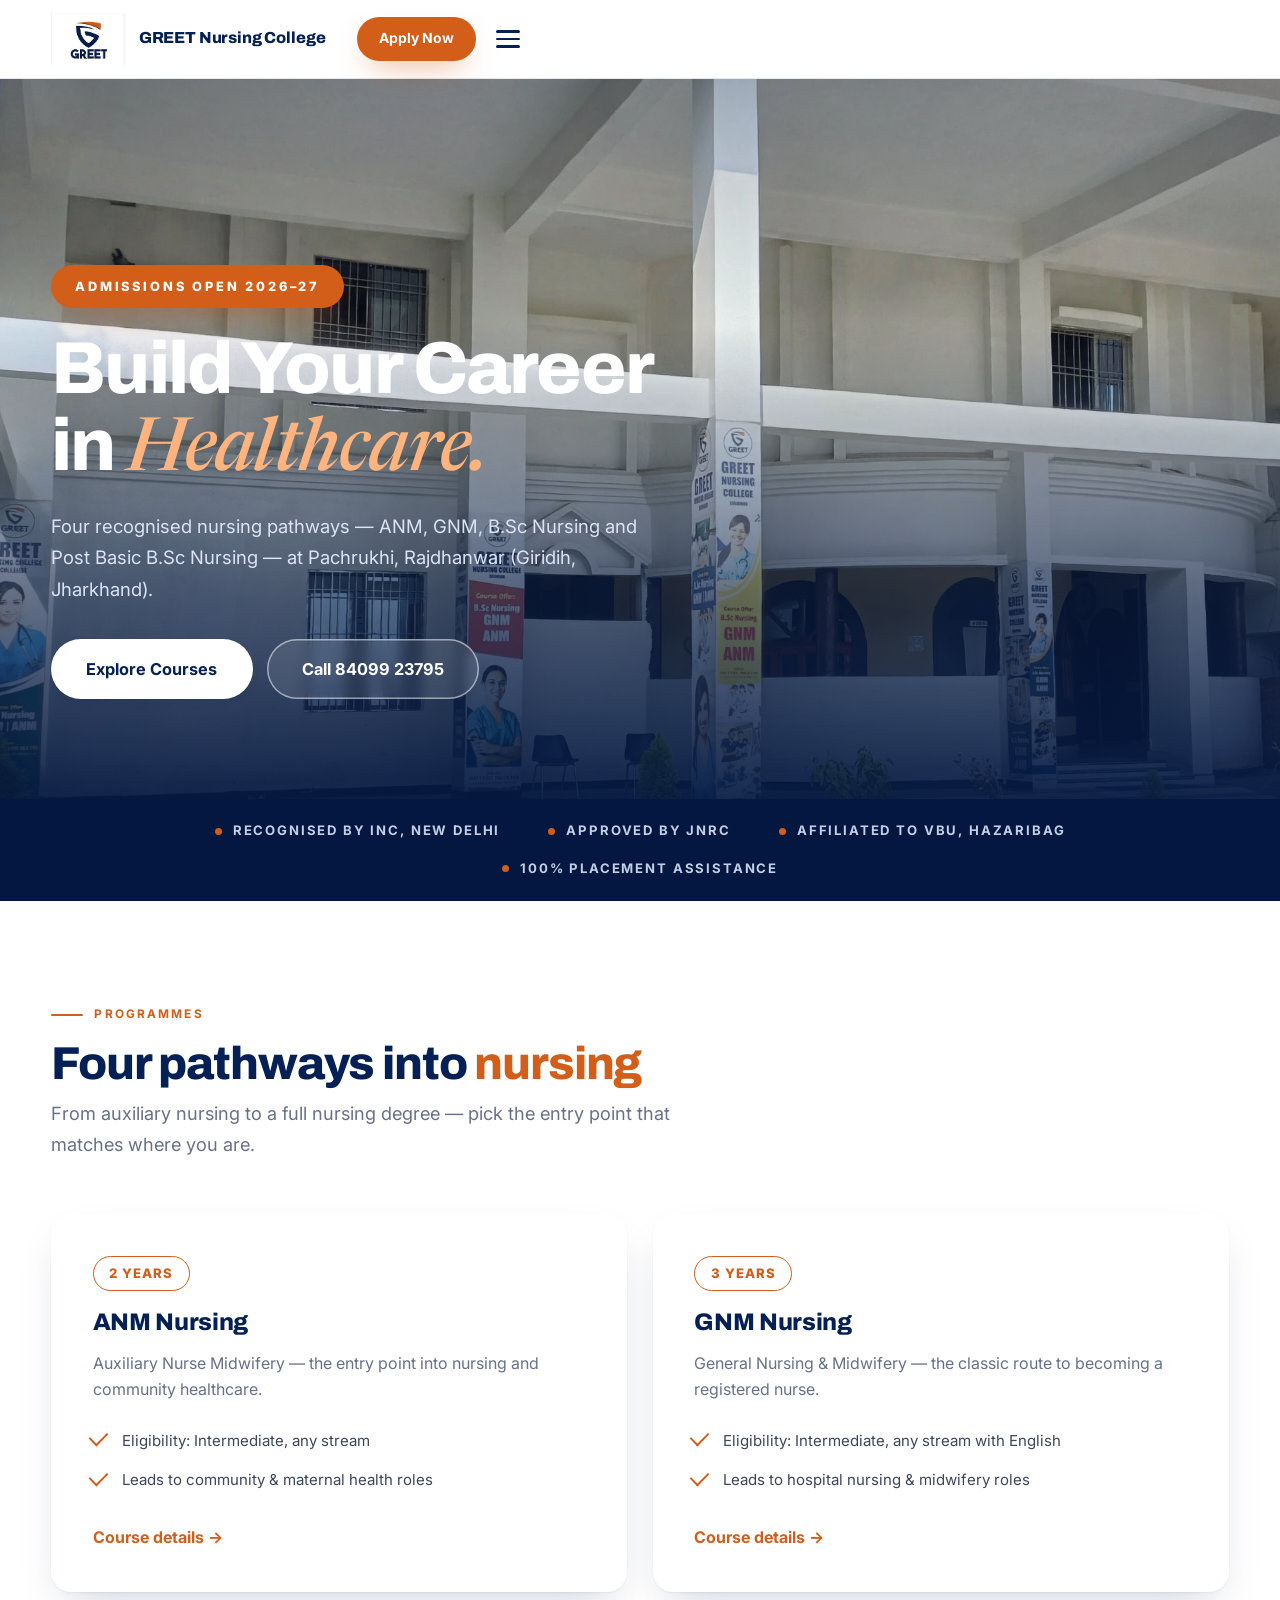
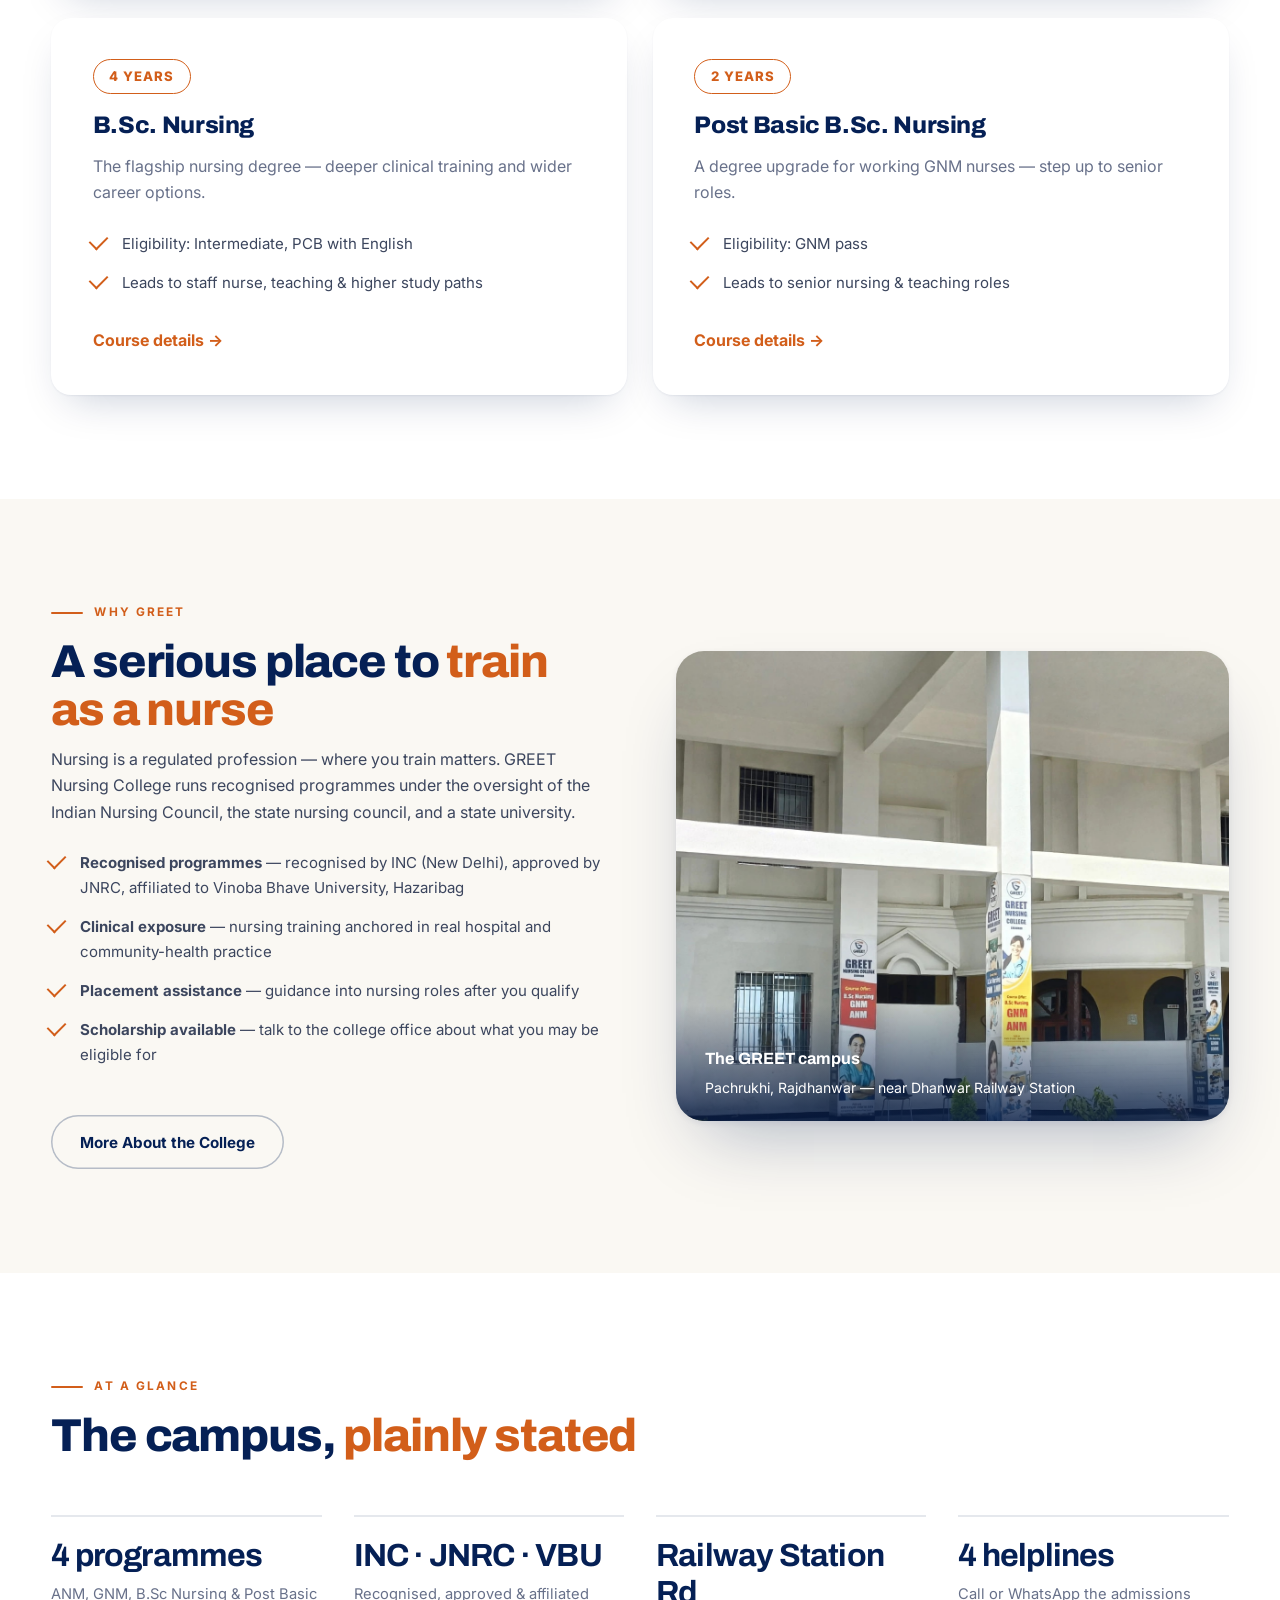
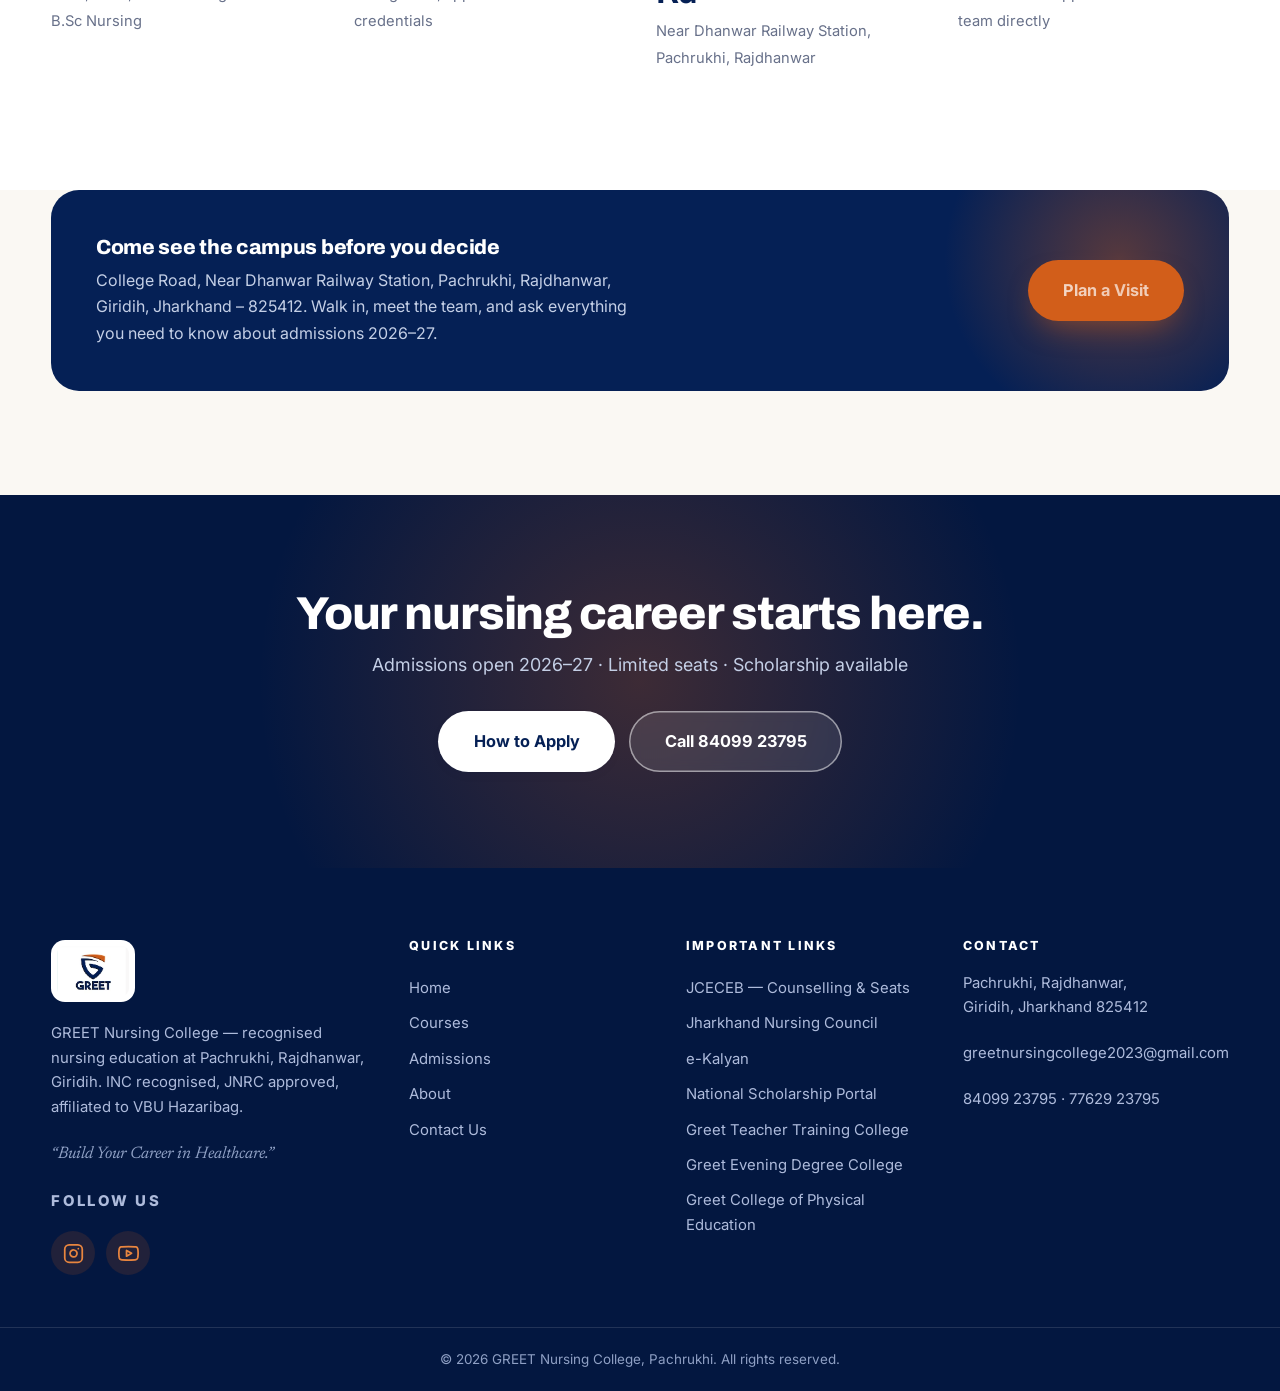
==== commit db6d589b: "Update index.html" ====
--- a/index.html
+++ b/index.html
@@ -1,5 +1,5 @@
 <!DOCTYPE html>
-<!-- SITE_URL: https://faizan00parvez.github.io/greet-nursing-college/ -->
+<!-- SITE_URL: https://www.greetnursingcollege.in/ -->
 <!-- To switch to the custom domain later, replace the SITE_URL above (and in the other
      pages + js/app.js) with https://greetnursingcollege.in/ and update canonical/OG URLs. -->
 <html lang="en">
@@ -9,7 +9,7 @@
 <meta name="theme-color" content="#ffffff">
 <title>GREET Nursing College | ANM, GNM &amp; B.Sc Nursing in Giridih, Jharkhand</title>
 <meta name="description" content="GREET Nursing College, Pachrukhi (Rajdhanwar, Giridih) — ANM, GNM, B.Sc Nursing and Post Basic B.Sc Nursing. Recognised by INC New Delhi, approved by JNRC, affiliated to VBU Hazaribag. Admissions open 2026–27.">
-<link rel="canonical" href="https://faizan00parvez.github.io/greet-nursing-college/">
+<link rel="canonical" href="https://www.greetnursingcollege.in/">
 <meta name="robots" content="index, follow, max-image-preview:large">
 <meta name="geo.region" content="IN-JH">
 <meta name="geo.placename" content="Rajdhanwar, Giridih, Jharkhand">
@@ -18,26 +18,26 @@
 <meta property="og:site_name" content="GREET Nursing College">
 <meta property="og:title" content="GREET Nursing College | ANM, GNM &amp; B.Sc Nursing in Giridih, Jharkhand">
 <meta property="og:description" content="Recognised by INC New Delhi, approved by JNRC, affiliated to VBU Hazaribag. Four nursing pathways at Pachrukhi, Rajdhanwar (Giridih, Jharkhand). Admissions open 2026–27.">
-<meta property="og:url" content="https://faizan00parvez.github.io/greet-nursing-college/">
-<meta property="og:image" content="https://faizan00parvez.github.io/greet-nursing-college/images/campus.jpg">
+<meta property="og:url" content="https://www.greetnursingcollege.in/">
+<meta property="og:image" content="https://www.greetnursingcollege.in/images/logo.png">
 <meta property="og:locale" content="en_IN">
 <meta name="twitter:card" content="summary_large_image">
 <meta name="twitter:title" content="GREET Nursing College | ANM, GNM &amp; B.Sc Nursing in Giridih, Jharkhand">
 <meta name="twitter:description" content="INC-recognised nursing college at Pachrukhi, Rajdhanwar (Giridih, Jharkhand) — ANM, GNM, B.Sc Nursing and Post Basic B.Sc Nursing.">
-<meta name="twitter:image" content="https://faizan00parvez.github.io/greet-nursing-college/images/campus.jpg">
+<meta name="twitter:image" content="https://www.greetnursingcollege.in/images/logo.png">
 <script type="application/ld+json">
 {
   "@context": "https://schema.org",
   "@type": "CollegeOrUniversity",
   "name": "GREET Nursing College",
   "alternateName": ["GREET Nursing College, Rajdhanwar", "GREET Group of Institutions — Nursing"],
-  "url": "https://faizan00parvez.github.io/greet-nursing-college/",
+  "url": "https://www.greetnursingcollege.in/",
   "sameAs": [
     "https://www.instagram.com/greet.0fficial",
     "https://www.youtube.com/@greetteachertrainingcolleg1295"
   ],
-  "logo": "https://faizan00parvez.github.io/greet-nursing-college/images/logo.png",
-  "image": "https://faizan00parvez.github.io/greet-nursing-college/images/campus.jpg",
+  "logo": "https://www.greetnursingcollege.in/images/logo.png",
+  "image": "https://www.greetnursingcollege.in/images/logo.png",
   "description": "GREET Nursing College at Pachrukhi, Rajdhanwar (Giridih, Jharkhand) offering ANM, GNM, B.Sc Nursing and Post Basic B.Sc Nursing — recognised by the Indian Nursing Council (New Delhi), approved by JNRC, and affiliated to Vinoba Bhave University, Hazaribag.",
   "address": {
     "@type": "PostalAddress",
@@ -86,6 +86,10 @@
             <svg viewBox="0 0 24 24" width="12" height="12" fill="none" stroke="currentColor" stroke-width="2.4"><path d="m6 9 6 6 6-6"/></svg></button>
           <div class="nav-drop-menu">
             <a href="https://greetteachertrainingcollege.in/" target="_blank" rel="noopener">Greet Teacher Training College
+              <svg viewBox="0 0 24 24" width="11" height="11" fill="none" stroke="currentColor" stroke-width="2.4"><path d="M7 17 17 7M7 7h10v10"/></svg></a>
+            <a href="https://www.greeteveningdegreecollege.in/" target="_blank" rel="noopener">Greet Evening Degree College
+              <svg viewBox="0 0 24 24" width="11" height="11" fill="none" stroke="currentColor" stroke-width="2.4"><path d="M7 17 17 7M7 7h10v10"/></svg></a>
+            <a href="https://www.greetcollegeofphysicaleducation.com/" target="_blank" rel="noopener">Greet College of Physical Education
               <svg viewBox="0 0 24 24" width="11" height="11" fill="none" stroke="currentColor" stroke-width="2.4"><path d="M7 17 17 7M7 7h10v10"/></svg></a>
           </div>
         </div>
@@ -277,6 +281,8 @@
       <a href="https://ekalyan.cgg.gov.in/" target="_blank" rel="noopener">e-Kalyan</a>
       <a href="https://scholarships.gov.in" target="_blank" rel="noopener">National Scholarship Portal</a>
       <a href="https://greetteachertrainingcollege.in/" target="_blank" rel="noopener">Greet Teacher Training College</a>
+      <a href="https://www.greeteveningdegreecollege.in/" target="_blank" rel="noopener">Greet Evening Degree College</a>
+      <a href="https://www.greetcollegeofphysicaleducation.com/" target="_blank" rel="noopener">Greet College of Physical Education</a>
     </div>
     <div class="footer-col">
       <h4>Contact</h4>
--- a/css/styles.css
+++ b/css/styles.css
@@ -396,7 +396,7 @@
   display:flex;align-items:center;justify-content:space-between;gap:2rem;flex-wrap:wrap;
   background:var(--navy);color:#fff;border-radius:var(--radius-lg);padding:2.8rem;margin-top:1rem;position:relative;overflow:hidden;
 }
-.apply-strip::after{content:"";position:absolute;top:-120px;right:-80px;width:380px;height:380px;border-radius:50%;background:radial-gradient(circle,rgba(210,94,26,.4),transparent 65%)}
+.apply-strip::after{content:"";position:absolute;top:-120px;right:-80px;width:380px;height:380px;border-radius:50%;background:radial-gradient(circle,rgba(210,94,26,.4),transparent 65%);pointer-events:none}
 .apply-strip h3{color:#fff;margin-bottom:.4rem;position:relative}
 .apply-strip p{color:#c4cfe6;margin:0;max-width:560px;position:relative}
 .apply-strip .btn{position:relative}
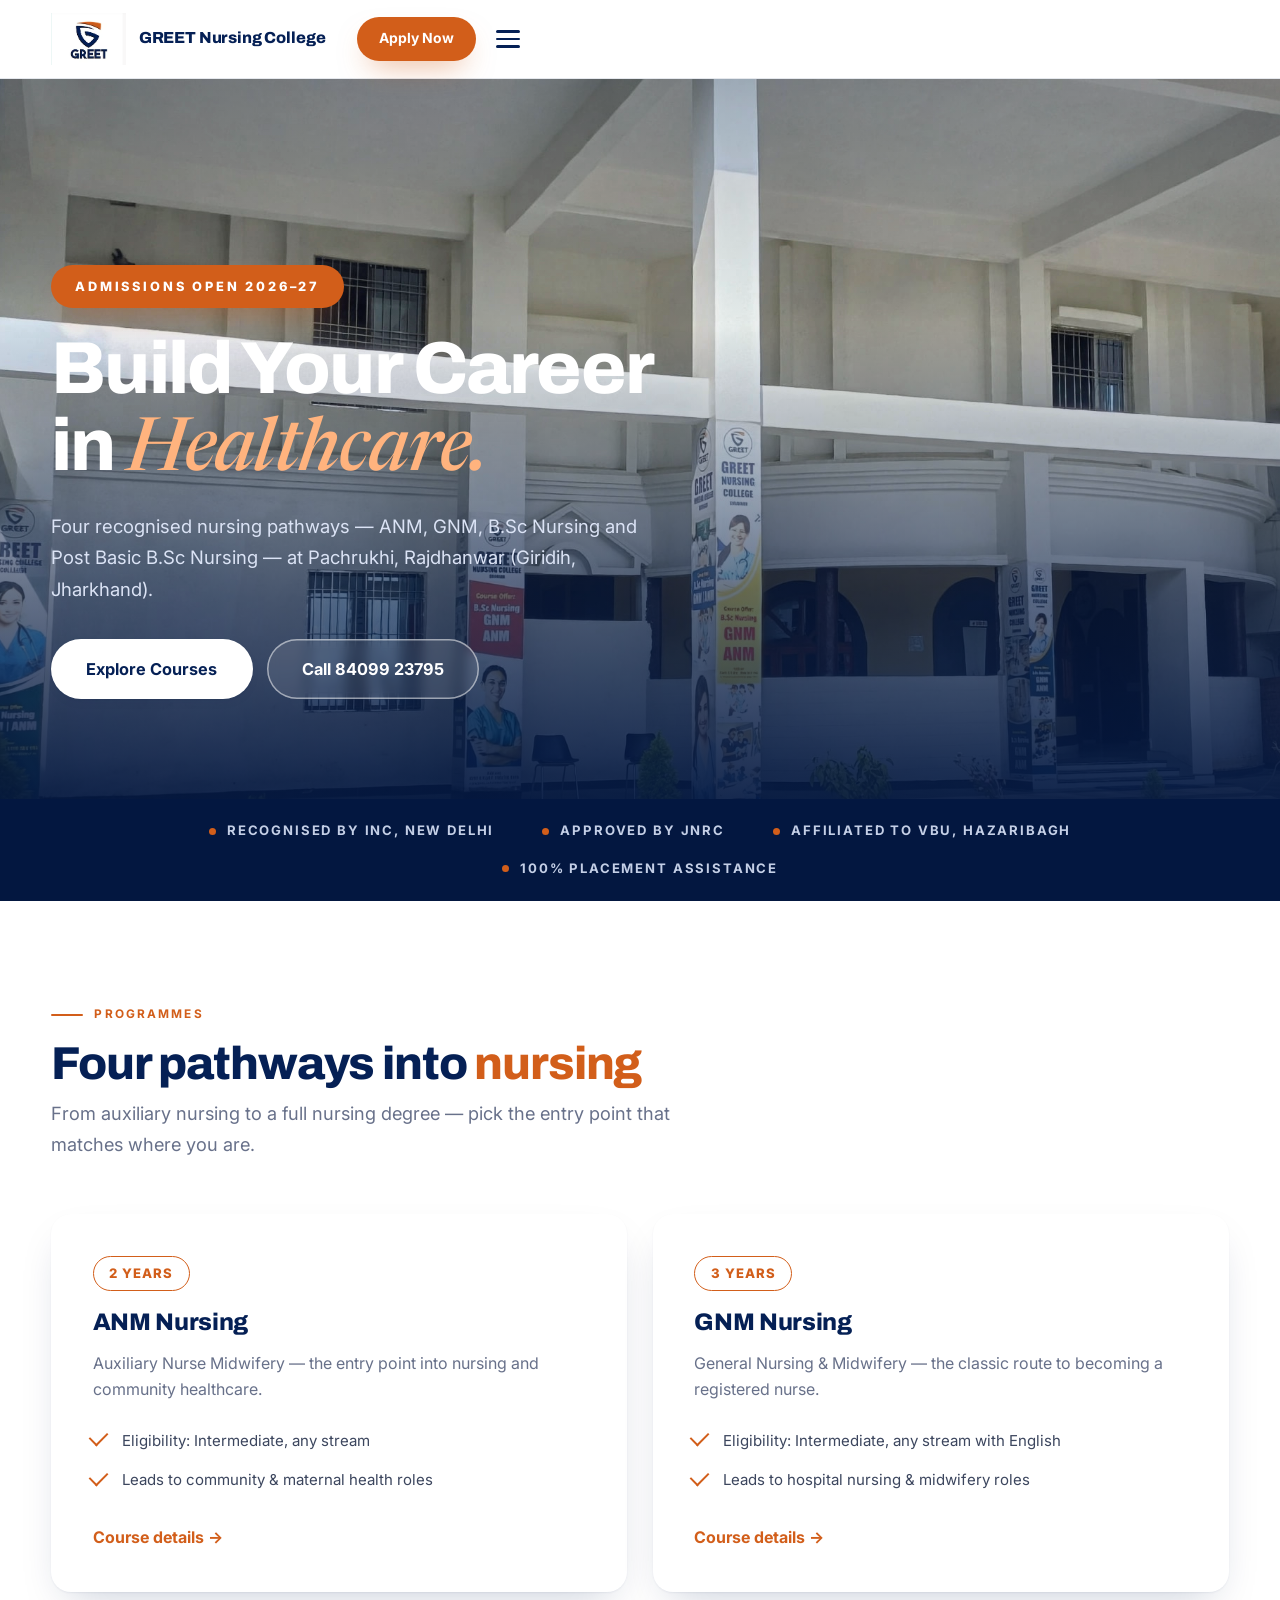
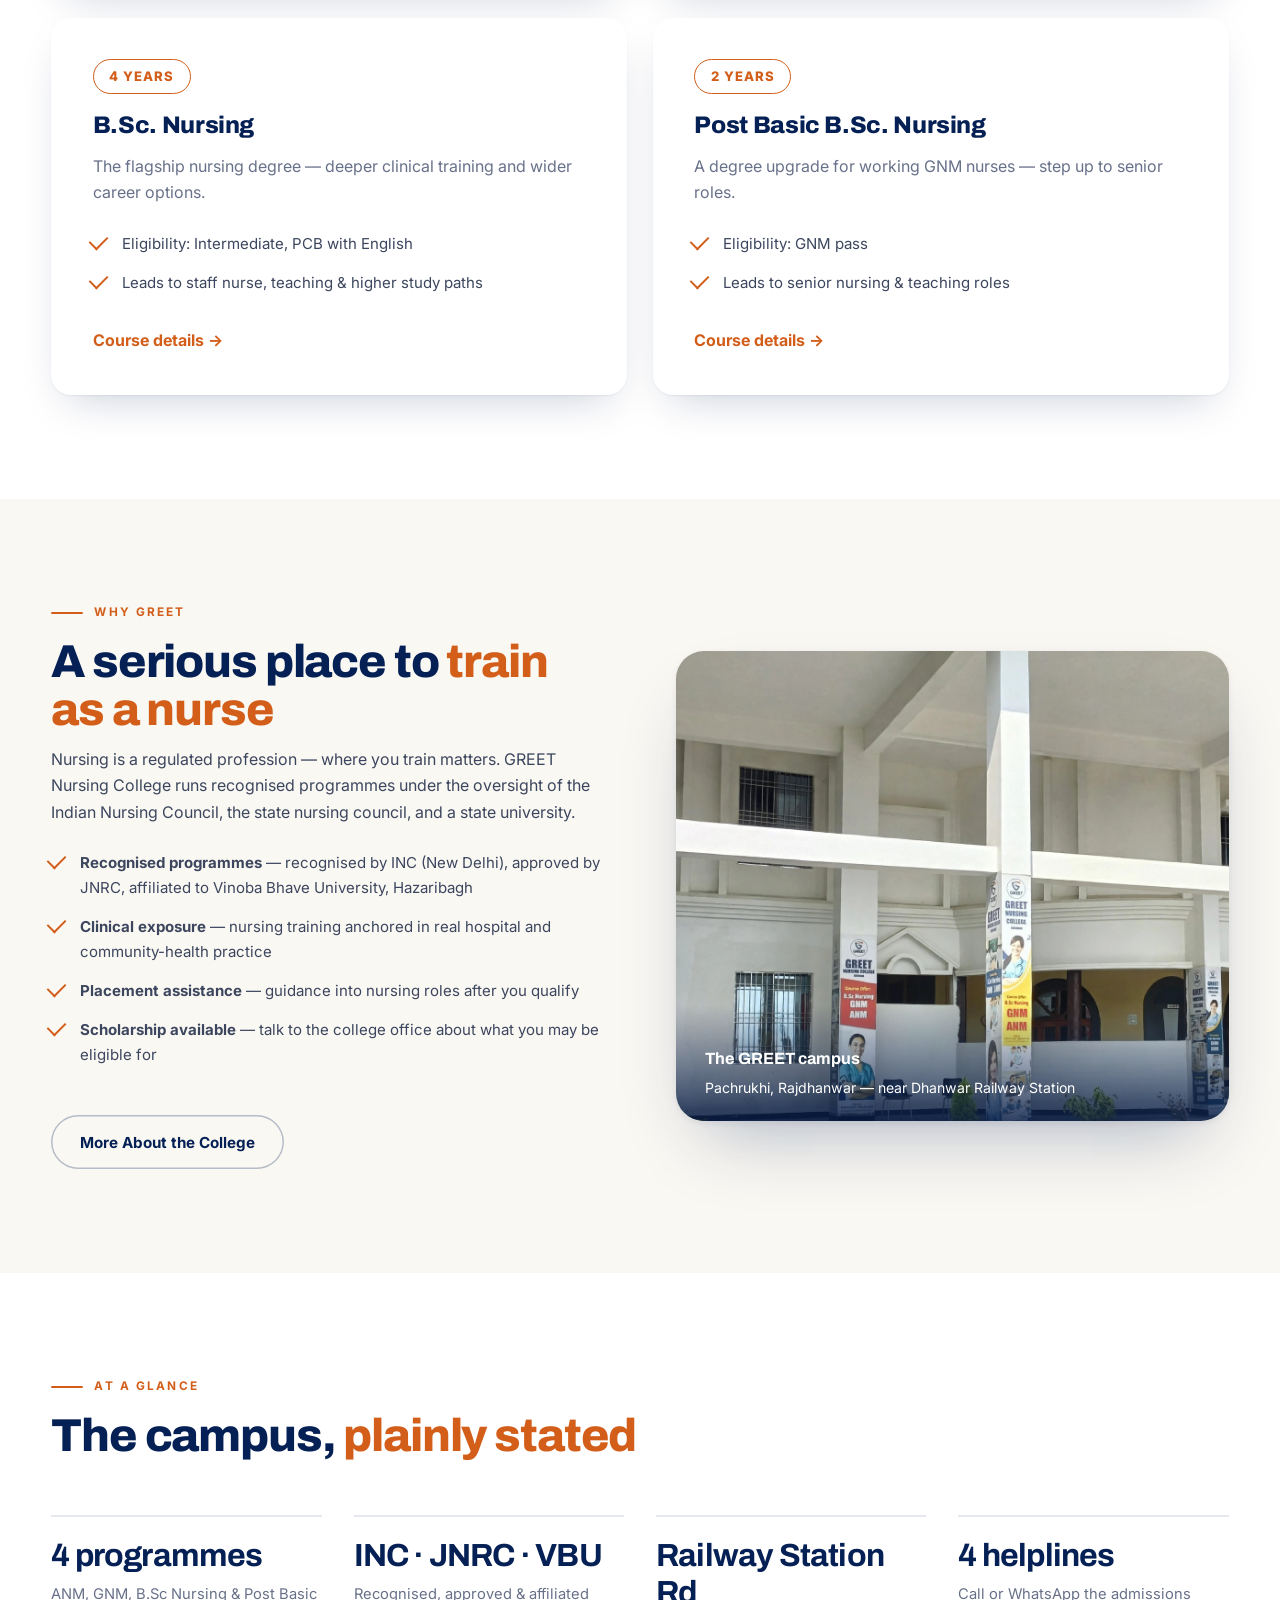
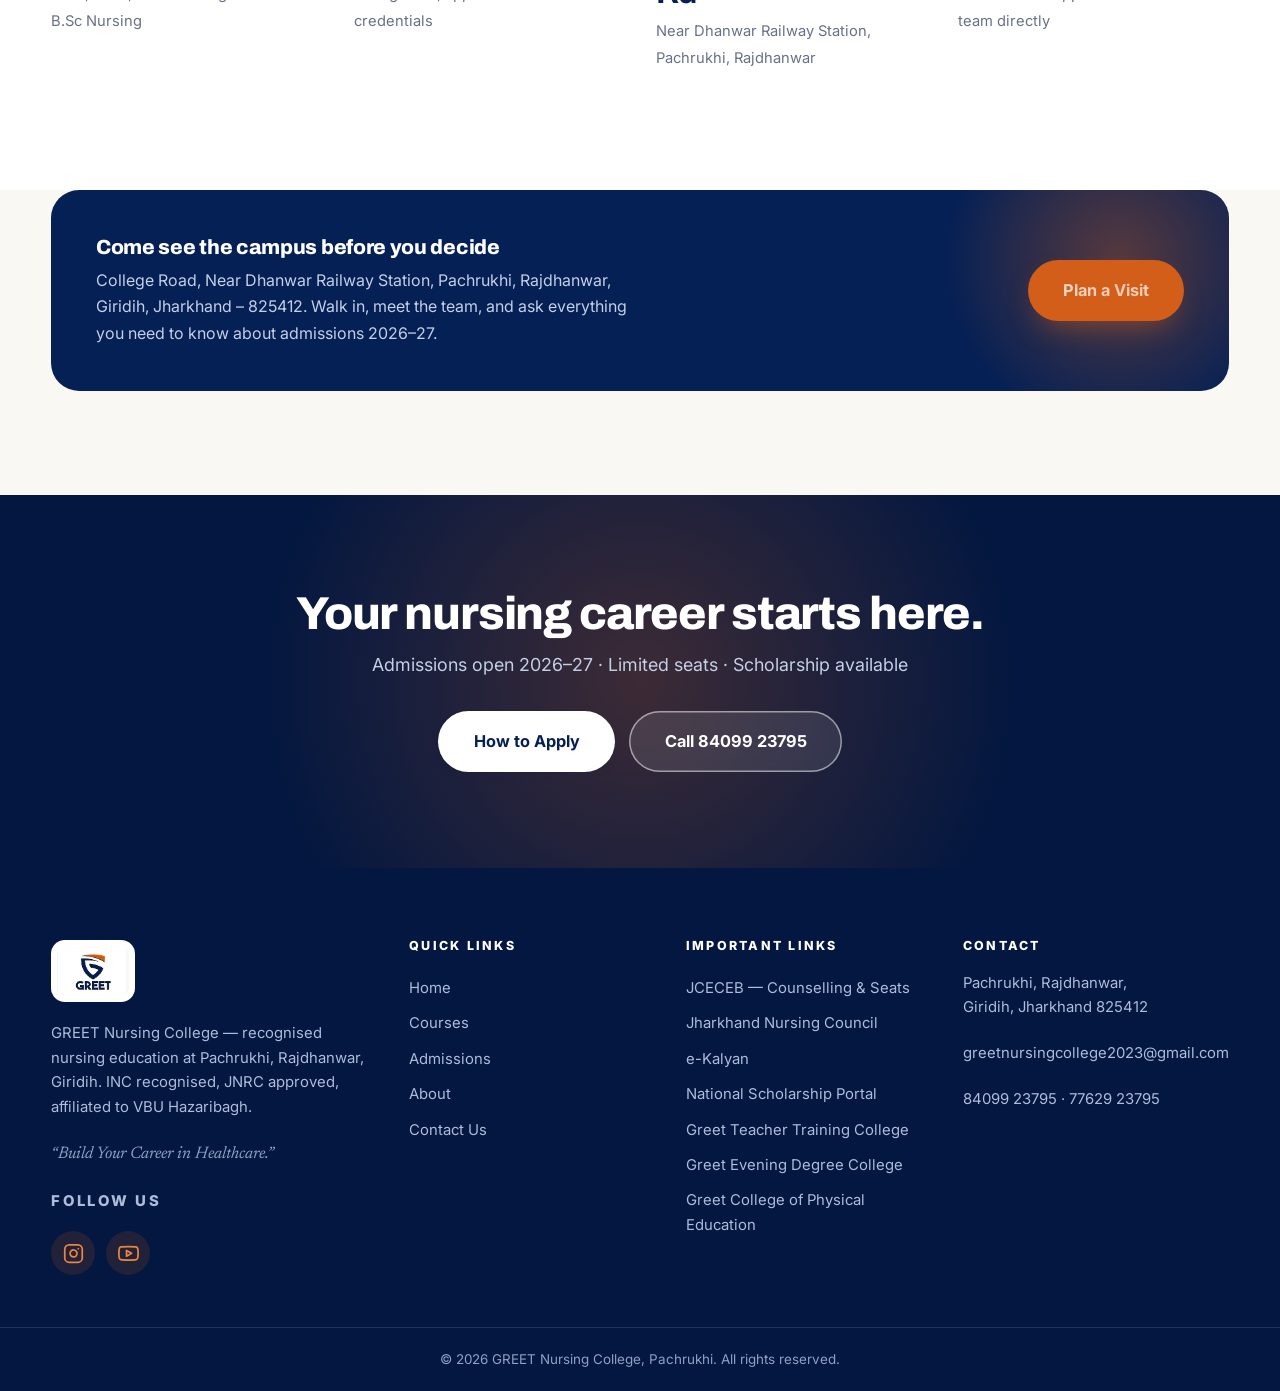
==== commit 59195c09: "Update index.html" ====
--- a/index.html
+++ b/index.html
@@ -8,7 +8,7 @@
 <meta name="viewport" content="width=device-width, initial-scale=1, viewport-fit=cover">
 <meta name="theme-color" content="#ffffff">
 <title>GREET Nursing College | ANM, GNM &amp; B.Sc Nursing in Giridih, Jharkhand</title>
-<meta name="description" content="GREET Nursing College, Pachrukhi (Rajdhanwar, Giridih) — ANM, GNM, B.Sc Nursing and Post Basic B.Sc Nursing. Recognised by INC New Delhi, approved by JNRC, affiliated to VBU Hazaribag. Admissions open 2026–27.">
+<meta name="description" content="GREET Nursing College, Pachrukhi (Rajdhanwar, Giridih) — ANM, GNM, B.Sc Nursing and Post Basic B.Sc Nursing. Recognised by INC New Delhi, approved by JNRC, affiliated to VBU Hazaribagh. Admissions open 2026–27.">
 <link rel="canonical" href="https://www.greetnursingcollege.in/">
 <meta name="robots" content="index, follow, max-image-preview:large">
 <meta name="geo.region" content="IN-JH">
@@ -17,7 +17,7 @@
 <meta property="og:type" content="website">
 <meta property="og:site_name" content="GREET Nursing College">
 <meta property="og:title" content="GREET Nursing College | ANM, GNM &amp; B.Sc Nursing in Giridih, Jharkhand">
-<meta property="og:description" content="Recognised by INC New Delhi, approved by JNRC, affiliated to VBU Hazaribag. Four nursing pathways at Pachrukhi, Rajdhanwar (Giridih, Jharkhand). Admissions open 2026–27.">
+<meta property="og:description" content="Recognised by INC New Delhi, approved by JNRC, affiliated to VBU Hazaribagh. Four nursing pathways at Pachrukhi, Rajdhanwar (Giridih, Jharkhand). Admissions open 2026–27.">
 <meta property="og:url" content="https://www.greetnursingcollege.in/">
 <meta property="og:image" content="https://www.greetnursingcollege.in/images/logo.png">
 <meta property="og:locale" content="en_IN">
@@ -38,7 +38,7 @@
   ],
   "logo": "https://www.greetnursingcollege.in/images/logo.png",
   "image": "https://www.greetnursingcollege.in/images/logo.png",
-  "description": "GREET Nursing College at Pachrukhi, Rajdhanwar (Giridih, Jharkhand) offering ANM, GNM, B.Sc Nursing and Post Basic B.Sc Nursing — recognised by the Indian Nursing Council (New Delhi), approved by JNRC, and affiliated to Vinoba Bhave University, Hazaribag.",
+  "description": "GREET Nursing College at Pachrukhi, Rajdhanwar (Giridih, Jharkhand) offering ANM, GNM, B.Sc Nursing and Post Basic B.Sc Nursing — recognised by the Indian Nursing Council (New Delhi), approved by JNRC, and affiliated to Vinoba Bhave University, Hazaribagh.",
   "address": {
     "@type": "PostalAddress",
     "streetAddress": "College Road, Near Dhanwar Railway Station, Pachrukhi, Rajdhanwar",
@@ -61,7 +61,9 @@
 <link rel="preconnect" href="https://fonts.gstatic.com" crossorigin>
 <link href="https://fonts.googleapis.com/css2?family=Archivo:wght@500;600;700;800&family=Inter:wght@400;500;600;700&family=Newsreader:ital,opsz,wght@1,6..72,500;1,6..72,600&display=swap" rel="stylesheet">
 <link rel="stylesheet" href="css/styles.css?v=1">
-<link rel="icon" type="image/png" href="images/logo.png">
+<link rel="icon" type="image/png" sizes="288x288" href="images/favicon.png">
+  <link rel="shortcut icon" type="image/x-icon" href="favicon.ico">
+  <link rel="apple-touch-icon" href="images/favicon.png">
 </head>
 <body>
 
@@ -130,7 +132,7 @@
     <div class="wrap">
       <span>Recognised by INC, New Delhi</span>
       <span>Approved by JNRC</span>
-      <span>Affiliated to VBU, Hazaribag</span>
+      <span>Affiliated to VBU, Hazaribagh</span>
       <span>100% Placement Assistance</span>
     </div>
   </div>
@@ -196,7 +198,7 @@
         <h2>A serious place to <span class="accent-text">train as a nurse</span></h2>
         <p>Nursing is a regulated profession — where you train matters. GREET Nursing College runs recognised programmes under the oversight of the Indian Nursing Council, the state nursing council, and a state university.</p>
         <ul class="tick-list">
-          <li><strong>Recognised programmes</strong> — recognised by INC (New Delhi), approved by JNRC, affiliated to Vinoba Bhave University, Hazaribag</li>
+          <li><strong>Recognised programmes</strong> — recognised by INC (New Delhi), approved by JNRC, affiliated to Vinoba Bhave University, Hazaribagh</li>
           <li><strong>Clinical exposure</strong> — nursing training anchored in real hospital and community-health practice</li>
           <li><strong>Placement assistance</strong> — guidance into nursing roles after you qualify</li>
           <li><strong>Scholarship available</strong> — talk to the college office about what you may be eligible for</li>
@@ -258,7 +260,7 @@
   <div class="wrap footer-grid">
     <div class="footer-col">
       <img src="images/logo.png" alt="GREET logo" class="footer-logo">
-      <p>GREET Nursing College — recognised nursing education at Pachrukhi, Rajdhanwar, Giridih. INC recognised, JNRC approved, affiliated to VBU Hazaribag.</p>
+      <p>GREET Nursing College — recognised nursing education at Pachrukhi, Rajdhanwar, Giridih. INC recognised, JNRC approved, affiliated to VBU Hazaribagh.</p>
       <p class="tagline">“Build Your Career in Healthcare.”</p>
       <p class="footer-follow">Follow Us</p>
       <div class="social-row">
